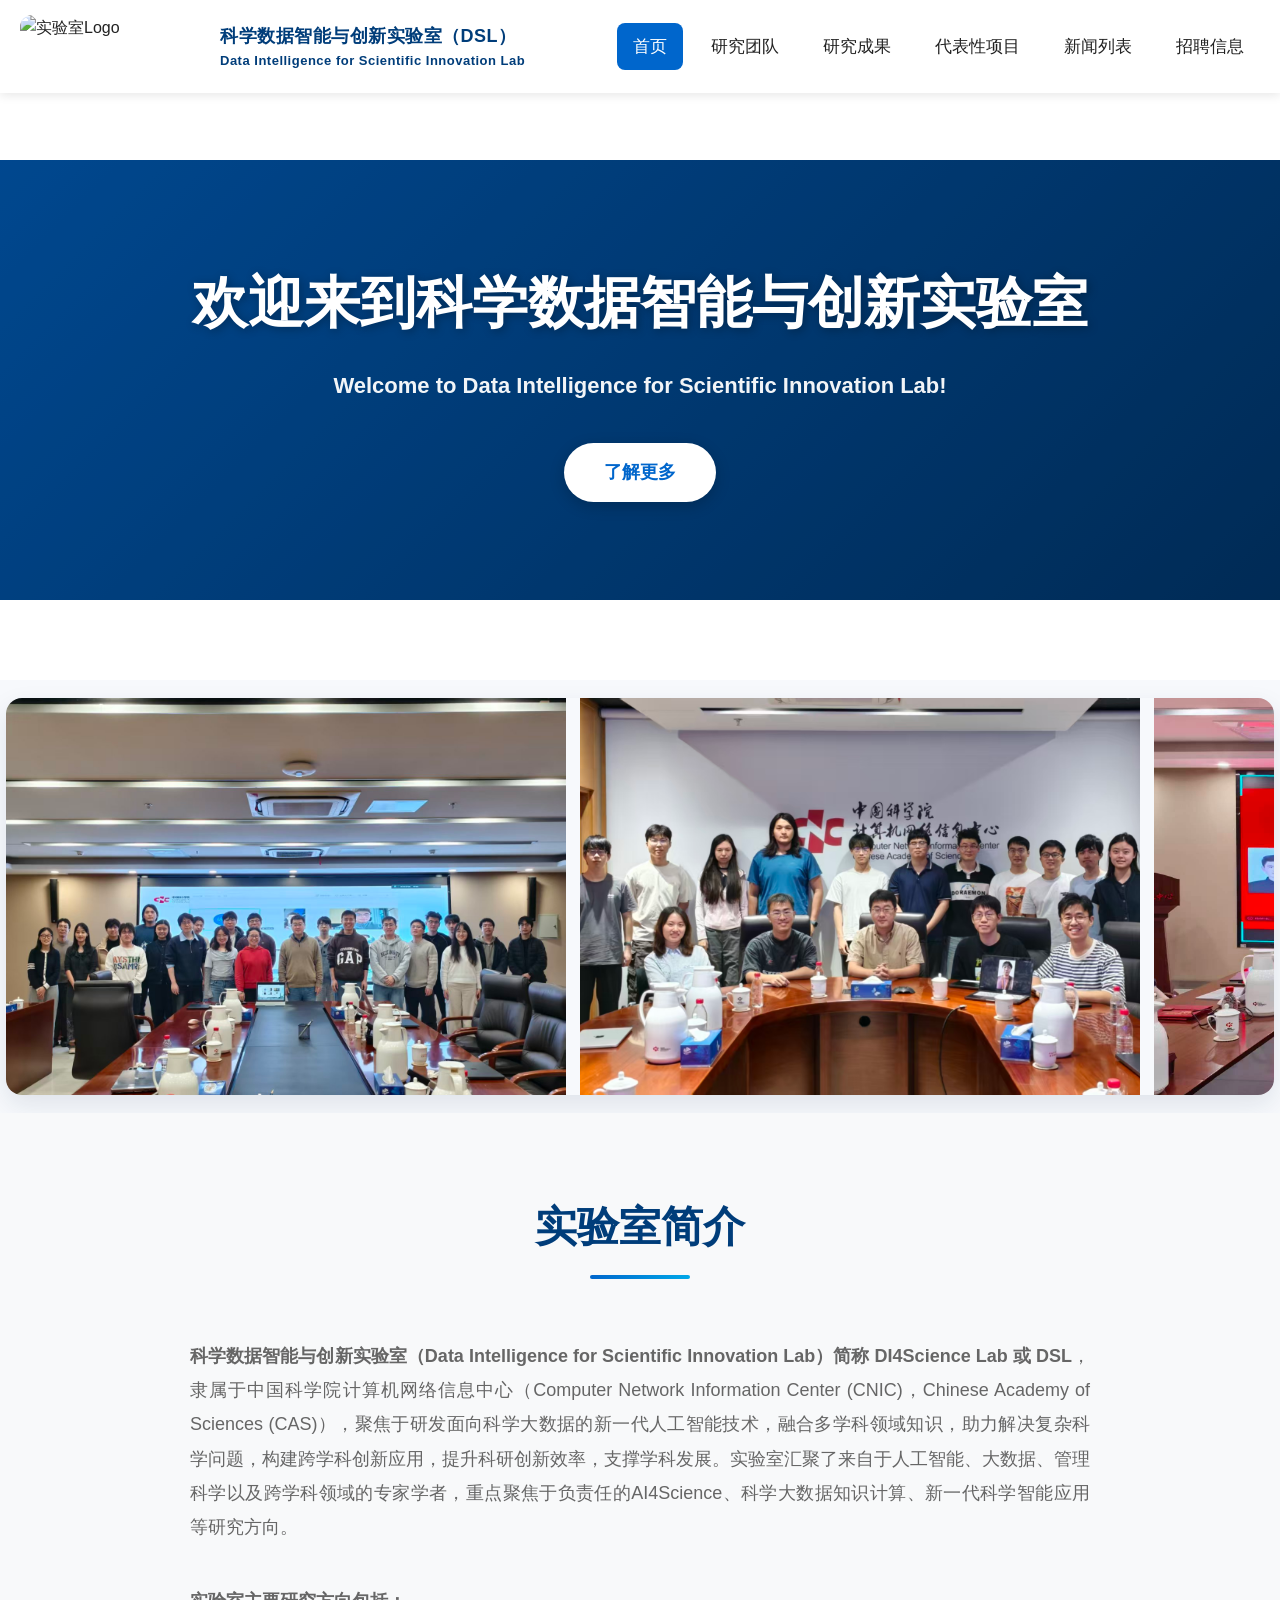
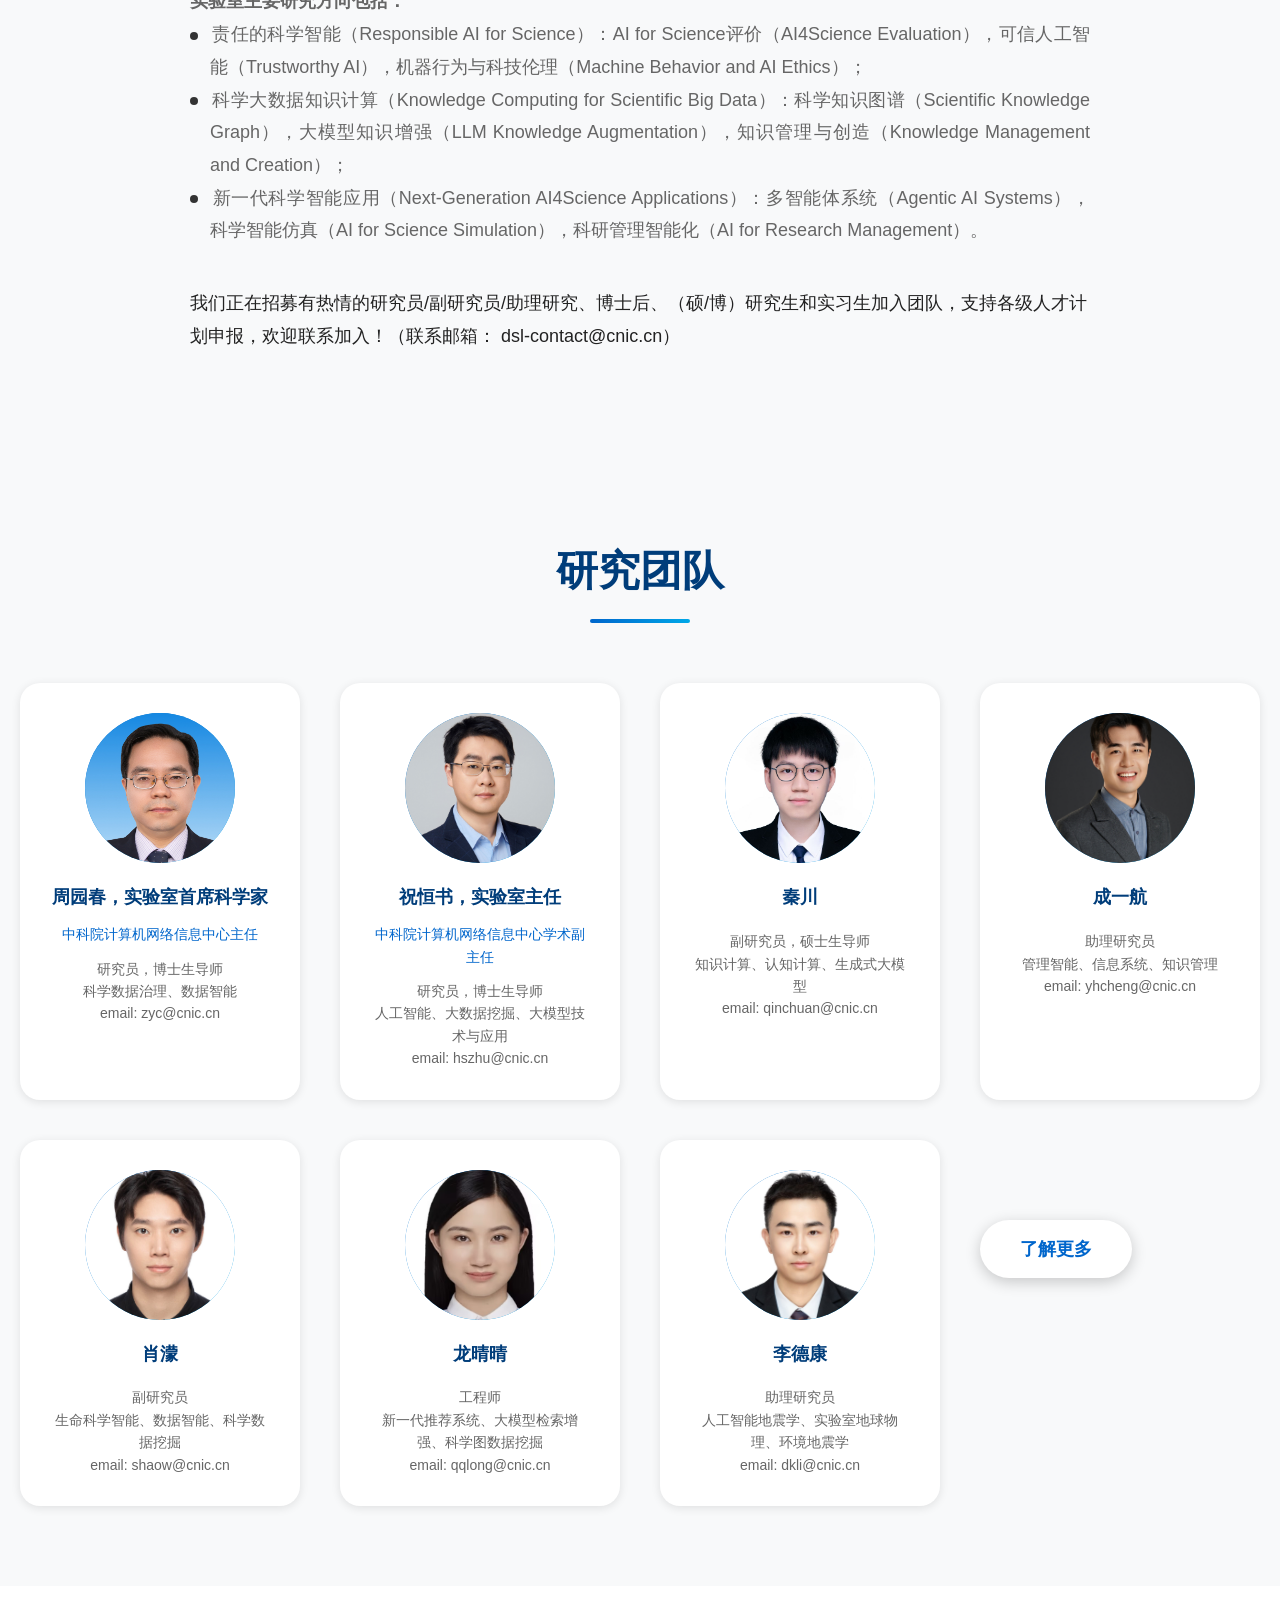
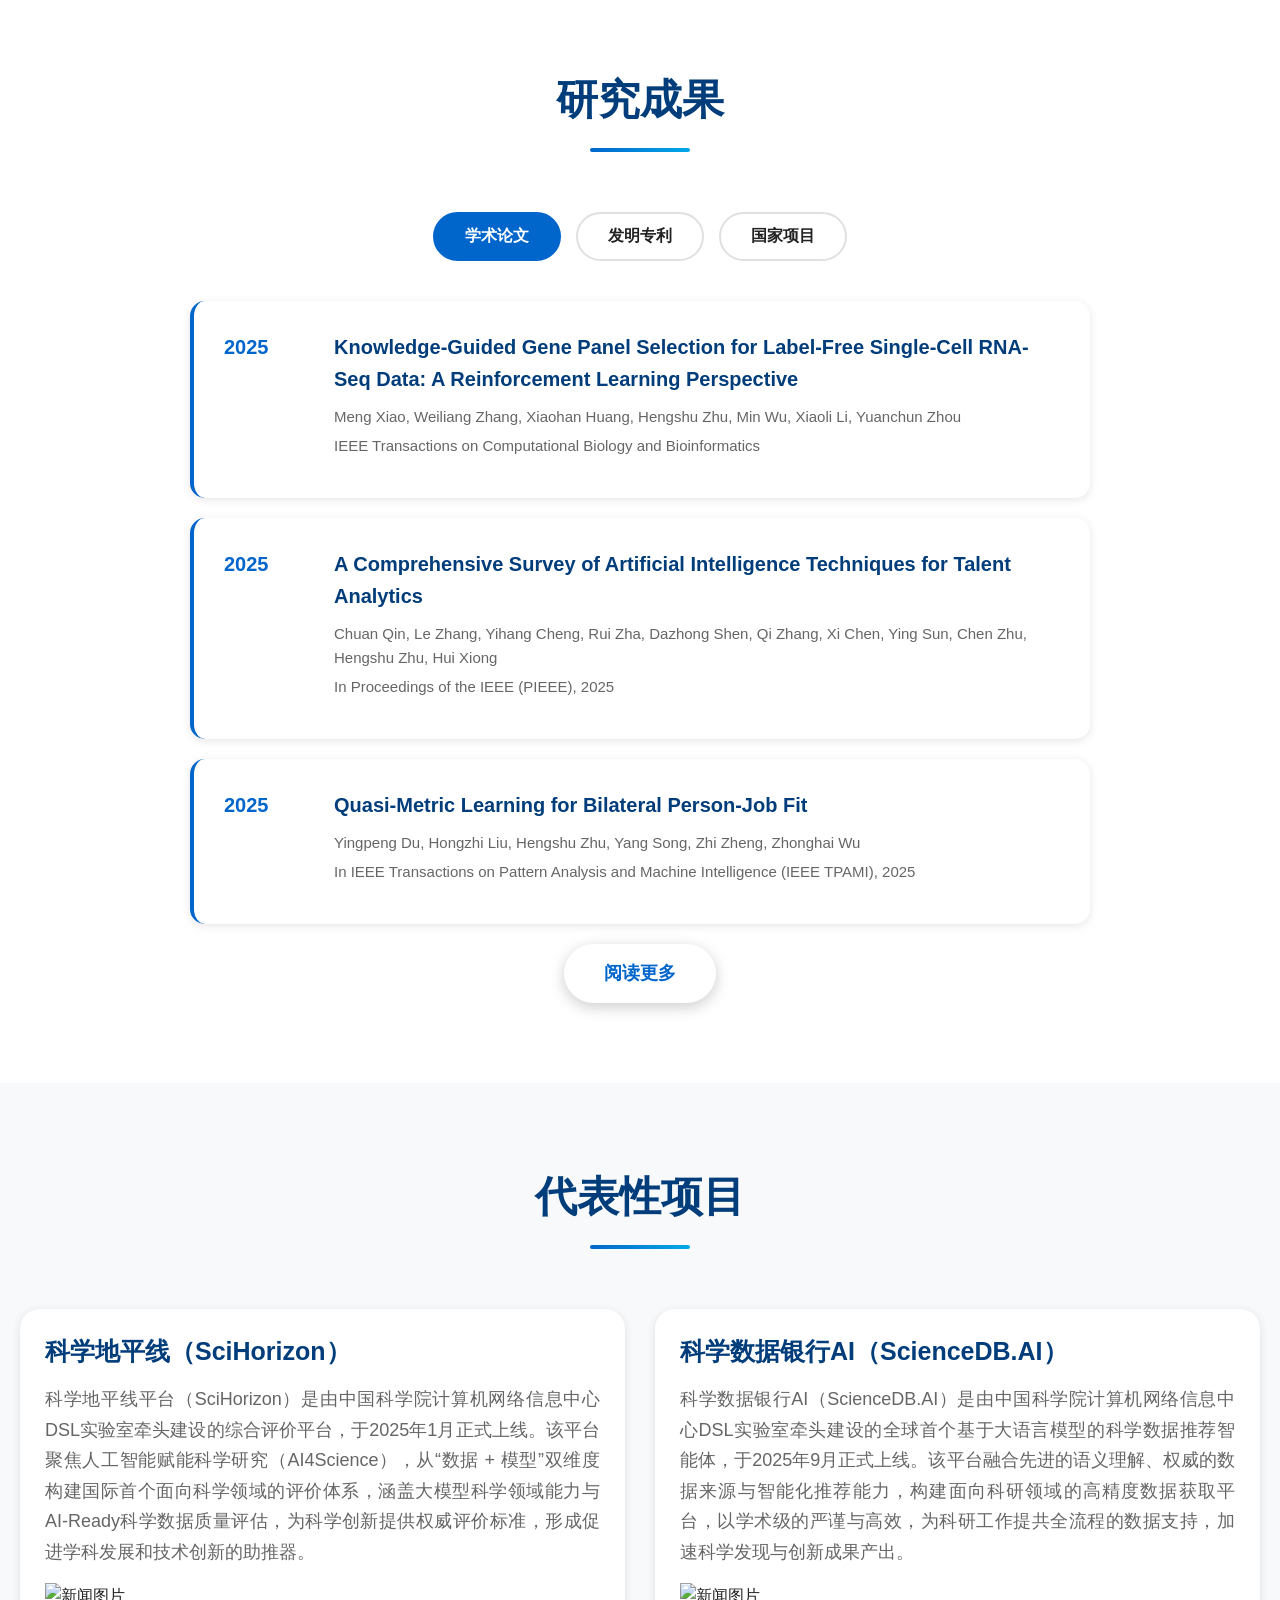
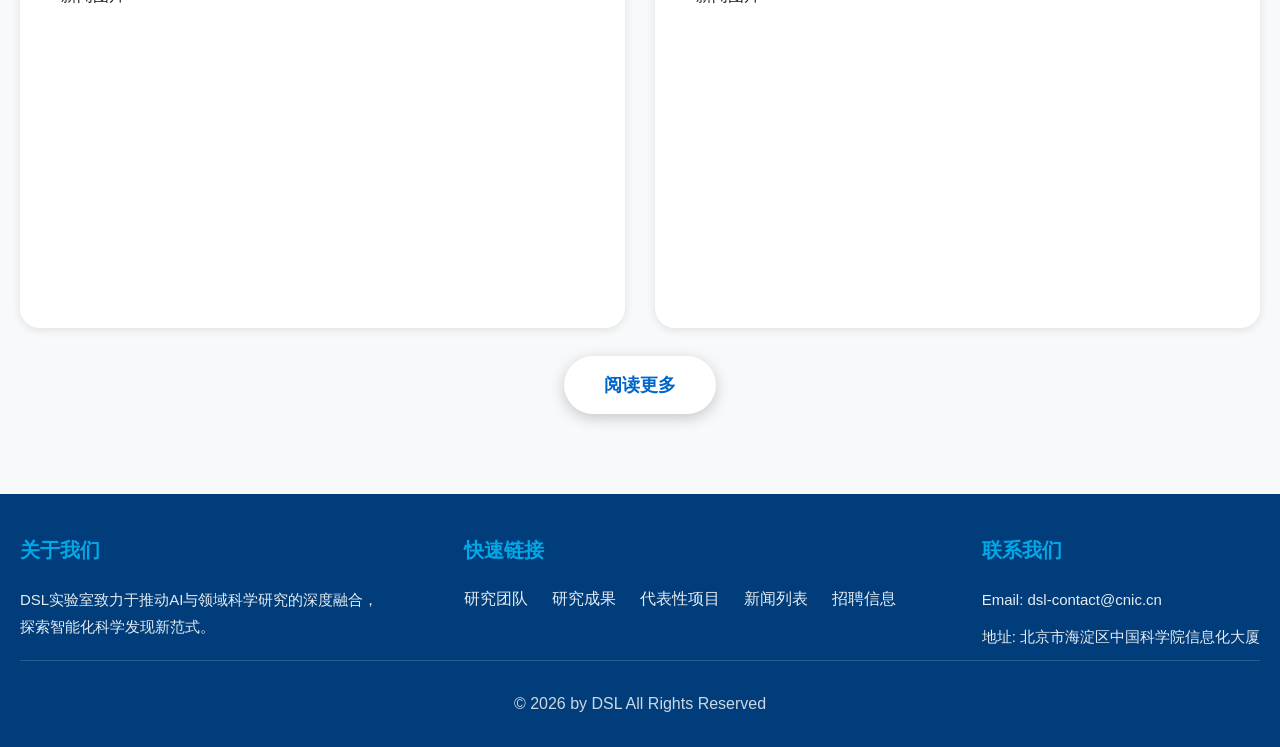
==== index.html @ 7f2d469a "Update member title for 周园春" ====
<!DOCTYPE html>
<html lang="zh-CN">
<head>
    <meta charset="UTF-8">
    <meta name="viewport" content="width=device-width, initial-scale=1.0">
    <title>科学数据智能与创新实验室 - 首页</title>
    <link rel="stylesheet" href="main/styles.css?v=20260322">
</head>
<body>
    <!-- 导航栏 -->
    <nav class="navbar">
        <div class="container">
            <div class="nav-brand">
                <!-- <img src="main/CAS.jpg" alt="实验室Logo" class="logo1"> -->
                <img src="main/CNIC.png" alt="实验室Logo" class="logo">
                <div class="lab-text">
                    <span class="lab-name">科学数据智能与创新实验室（DSL）</span>
                    <span class="lab-name-en"><strong>Data Intelligence for Scientific Innovation Lab</strong></span>
                </div>
            </div>
            <ul class="nav-menu">
                <li><a href="#home" class="active">首页</a></li>
                <!-- <li><a href="#research">研究方向</a></li> -->
                <li><a href="team.html">研究团队</a></li>
                <li><a href="achievements.html">研究成果</a></li>
                <li><a href="projects.html">代表性项目</a></li>
                <li><a href="news.html">新闻列表</a></li>
                <li><a href="jobs.html">招聘信息</a></li>
            </ul>
            <div class="nav-toggle">
                <span></span>
                <span></span>
                <span></span>
            </div>
        </div>
    </nav>

    <!-- 横幅轮播 -->
    <section class="hero-section" id="home">
        <div class="hero-slider">
            <!-- <div class="hero-slide active"> -->
                <!-- <div class="hero-overlay"></div>
                <div class="hero-content">
                    <h1 class="hero-title animate-fade-in">探索科学数据智能前沿</h1>
                    <p class="hero-subtitle animate-fade-in-delay">致力于推动人工智能与科学研究的深度融合</p>
                    <a href="#research" class="hero-btn animate-fade-in-delay-2">了解更多</a>
                </div> -->
            <!-- </div> -->
            <div class="hero-slide active">
                <div class="hero-overlay"></div>
                <div class="hero-content">
                    <h1 class="hero-title">欢迎来到科学数据智能与创新实验室</h1>

                    <!-- <h1 class="hero-subtitle">Welcome to Data Intelligence for Scientific Innovation Lab!</h1><br> -->
                    <p class="hero-subtitle"><strong>Welcome to Data Intelligence for Scientific Innovation Lab!</strong></p>
                    <a href="#team" class="hero-btn">了解更多</a>
                </div>
            </div>
            <!-- <div class="hero-slide">
                <div class="hero-overlay"></div>
                <div class="hero-content">
                    <h1 class="hero-title">开创数据驱动科研新范式</h1>
                    <p class="hero-subtitle">赋能科学研究的智能化转型</p>
                    <a href="achievements.html" class="hero-btn">研究成果</a>
                </div>
            </div> -->
        </div>
        <!-- <div class="slider-controls">
            <button class="slider-prev">‹</button>
            <button class="slider-next">›</button>
        </div>
        <div class="slider-indicators">
            <span class="indicator active"></span>
            <span class="indicator"></span>
            <span class="indicator"></span>
        </div> -->
    </section>

    <!-- 实验室简介上方图片滑动区 -->
    <section class="intro-slider-section" aria-label="实验室图片滑动展示">
        <div class="intro-slider">
            <div class="intro-slider-track">
                <img src="slide_picture/pic_1.jpg" alt="实验室展示图1" class="intro-slide-image">
                <img src="slide_picture/pic_2.jpg" alt="实验室展示图2" class="intro-slide-image intro-slide-image--pic2">
                <!-- <img src="slide_picture/pic_3.jpg" alt="实验室展示图3" class="intro-slide-image"> -->
                <img src="slide_picture/pic_4.jpg" alt="实验室展示图4" class="intro-slide-image">
                <img src="slide_picture/pic_5.jpg" alt="实验室展示图5" class="intro-slide-image">
                <img src="slide_picture/pic_6.jpg" alt="实验室展示图6" class="intro-slide-image">
                <img src="slide_picture/pic_7.jpg" alt="实验室展示图7" class="intro-slide-image">
                <img src="slide_picture/pic_8.jpg" alt="实验室展示图8" class="intro-slide-image">

                <img src="slide_picture/pic_1.jpg" alt="" aria-hidden="true" class="intro-slide-image">
                <img src="slide_picture/pic_2.jpg" alt="" aria-hidden="true" class="intro-slide-image intro-slide-image--pic2">
                <!-- <img src="slide_picture/pic_3.jpg" alt="" aria-hidden="true" class="intro-slide-image"> -->
                <img src="slide_picture/pic_4.jpg" alt="" aria-hidden="true" class="intro-slide-image">
                <img src="slide_picture/pic_5.jpg" alt="" aria-hidden="true" class="intro-slide-image">
                <img src="slide_picture/pic_6.jpg" alt="" aria-hidden="true" class="intro-slide-image">
                <img src="slide_picture/pic_7.jpg" alt="" aria-hidden="true" class="intro-slide-image">
            </div>
        </div>
    </section>

    <!-- 实验室简介 -->
    <section class="intro-section" id="intro">
        <div class="container">
            <div class="section-header">
                <h2 class="section-title">实验室简介</h2>
                <div class="title-underline"></div>
            </div>
            <div class="intro-content">
                <div class="intro-text">
                    <p class="intro-justify">
                        <strong>科学数据智能与创新实验室（Data Intelligence for Scientific Innovation Lab）简称 DI4Science Lab 或 DSL</strong>，隶属于中国科学院计算机网络信息中心（Computer Network Information Center (CNIC)，Chinese Academy of Sciences (CAS)），聚焦于研发面向科学大数据的新一代人工智能技术，融合多学科领域知识，助力解决复杂科学问题，构建跨学科创新应用，提升科研创新效率，支撑学科发展。实验室汇聚了来自于人工智能、大数据、管理科学以及跨学科领域的专家学者，重点聚焦于负责任的AI4Science、科学大数据知识计算、新一代科学智能应用等研究方向。
                    </p>
                    
                    <p class="intro-justify">
                        <strong>实验室主要研究方向包括：</strong><br>
                        <span class="hang-item">
                            <span class="dot"></span>
                            责任的科学智能（Responsible AI for Science）：AI for Science评价（AI4Science Evaluation），可信人工智能（Trustworthy AI），机器行为与科技伦理（Machine Behavior and AI Ethics）；
                        </span><br>

                        <span class="hang-item">
                            <span class="dot"></span>
                        科学大数据知识计算（Knowledge Computing for Scientific Big Data）：科学知识图谱（Scientific Knowledge Graph），大模型知识增强（LLM Knowledge Augmentation），知识管理与创造（Knowledge Management and Creation）；
                        </span><br>

                        <span class="hang-item">
                            <span class="dot"></span>
                        新一代科学智能应用（Next-Generation AI4Science Applications）：多智能体系统（Agentic AI Systems），科学智能仿真（AI for Science Simulation），科研管理智能化（AI for Research Management）。
                        </span><br>

                    <p class="intro-lead">
                        我们正在招募有热情的研究员/副研究员/助理研究、博士后、（硕/博）研究生和实习生加入团队，支持各级人才计划申报，欢迎联系加入！（联系邮箱： dsl-contact@cnic.cn）

                    </p>
                    <!-- <div class="intro-stats">
                        <div class="stat-item">
                            <h3 class="stat-number" data-target="50">0</h3>
                            <p class="stat-label">研究人员</p>
                        </div>
                        <div class="stat-item">
                            <h3 class="stat-number" data-target="120">0</h3>
                            <p class="stat-label">发表论文</p>
                        </div>
                        <div class="stat-item">
                            <h3 class="stat-number" data-target="30">0</h3>
                            <p class="stat-label">合作项目</p>
                        </div>
                        <div class="stat-item">
                            <h3 class="stat-number" data-target="15">0</h3>
                            <p class="stat-label">专利技术</p>
                        </div>
                    </div> -->
                </div>
            </div>
        </div>
    </section>

    <!-- 研究方向 -->
    <!-- <section class="research-section" id="research">
        <div class="container">
            <div class="section-header">
                <h2 class="section-title">研究方向</h2>
                <div class="title-underline"></div>
                <p class="section-subtitle">专注于人工智能赋能科学研究的前沿领域</p>
            </div>
            <div class="research-grid">
                <div class="research-card">
                    <div class="card-icon">🤖</div>
                    <h3 class="card-title">大模型智能体</h3>
                    <p class="card-description">
                        研究环境感知交互的大模型智能体自进化方法，开发具备自主学习、推理和决策能力的AI系统，
                        实现智能体在复杂科研环境中的自适应与协同工作。
                    </p>
                    <ul class="card-points">
                        <li>智能体架构设计</li>
                        <li>多模态感知与理解</li>
                        <li>自主学习与进化</li>
                        <li>人机协同机制</li>
                    </ul>
                </div>
                <div class="research-card">
                    <div class="card-icon">🔬</div>
                    <h3 class="card-title">自动化科学发现</h3>
                    <p class="card-description">
                        利用AI技术实现科学假设生成、实验设计、数据分析的全流程自动化，
                        加速科学发现过程，探索AI驱动的开放式科学研究新范式。
                    </p>
                    <ul class="card-points">
                        <li>假设生成与验证</li>
                        <li>智能实验设计</li>
                        <li>自动化数据分析</li>
                        <li>科学知识提取</li>
                    </ul>
                </div>
                <div class="research-card">
                    <div class="card-icon">🧠</div>
                    <h3 class="card-title">科学知识图谱</h3>
                    <p class="card-description">
                        构建大规模跨领域科学知识图谱，实现科学知识的结构化表示、智能检索与推理，
                        支持科研人员快速获取和综合利用海量科学知识。
                    </p>
                    <ul class="card-points">
                        <li>知识抽取与融合</li>
                        <li>跨域知识推理</li>
                        <li>知识演化追踪</li>
                        <li>智能知识问答</li>
                    </ul>
                </div>
                <div class="research-card">
                    <div class="card-icon">📊</div>
                    <h3 class="card-title">科学数据智能</h3>
                    <p class="card-description">
                        开发先进的科学数据分析、挖掘与可视化技术，从海量科研数据中发现隐藏模式，
                        为科学研究提供数据驱动的洞察与支持。
                    </p>
                    <ul class="card-points">
                        <li>大规模数据处理</li>
                        <li>智能数据挖掘</li>
                        <li>模式识别与预测</li>
                        <li>交互式可视化</li>
                    </ul>
                </div>
                <div class="research-card">
                    <div class="card-icon">💡</div>
                    <h3 class="card-title">智能科研助手</h3>
                    <p class="card-description">
                        研发面向科研全流程的智能助手系统，包括文献智能检索、自动综述生成、
                        实验方案推荐等功能，全方位提升科研效率。
                    </p>
                    <ul class="card-points">
                        <li>智能文献分析</li>
                        <li>自动论文撰写</li>
                        <li>实验方案优化</li>
                        <li>智能协作平台</li>
                    </ul>
                </div>
                <div class="research-card">
                    <div class="card-icon">🌐</div>
                    <h3 class="card-title">跨学科AI应用</h3>
                    <p class="card-description">
                        将AI技术应用于物理、化学、生物、材料等多个学科领域，
                        探索AI赋能各学科研究的创新模式和突破性应用。
                    </p>
                    <ul class="card-points">
                        <li>AI+物理研究</li>
                        <li>AI+化学合成</li>
                        <li>AI+生物医药</li>
                        <li>AI+材料设计</li>
                    </ul>
                </div>
            </div>
        </div>
    </section> -->

    <!-- 团队介绍 -->
    <section class="team-section" id="team">
        <div class="container">
            <div class="section-header">
                <h2 class="section-title">研究团队</h2>
                <div class="title-underline"></div>
                <!-- <p class="section-subtitle">汇聚国内外顶尖科研人才</p> -->
            </div>
            <div class="team-grid">
                <div class="team-member">
                    <div class="member-photo">
                        <img src="team/Mentor/yuanchunzhou.jpg" alt="研究员照片">
                    </div>
                    <h3 class="member-name">周园春，实验室首席科学家</h3>
                    <p class="member-title">中科院计算机网络信息中心主任</p>
                    <p class="member-bio">研究员，博士生导师</p>
                    <p class="member-bio">科学数据治理、数据智能</p>
                    <p class="member-bio">email: zyc@cnic.cn</p>
                </div>
                <div class="team-member">
                    <div class="member-photo">
                        <img src="team/Mentor/hengshuzhu.jpg" alt="研究员照片">
                    </div>
                    <h3 class="member-name">祝恒书，实验室主任</h3>
                    <p class="member-title">中科院计算机网络信息中心学术副主任</p>
                    <p class="member-bio">研究员，博士生导师</p>
                    <p class="member-bio">人工智能、大数据挖掘、大模型技术与应用</p>
                    <p class="member-bio">email: hszhu@cnic.cn</p>
                </div>
                <!-- <div class="team-member">
                    <div class="member-photo">
                        <img src="avatar3.jpg" alt="研究员照片">
                    </div>
                    <h3 class="member-name">王博士</h3>
                    <p class="member-title">高级研究员 / 数据智能方向</p>
                    <p class="member-bio">机器学习与数据挖掘专家</p>
                </div> -->
                <div class="team-member">
                    <div class="member-photo">
                        <img src="team/Mentor/chuanqin.jpg" alt="研究员照片">
                    </div>
                    <h3 class="member-one">秦川</h3>
                    <!-- <p class="member-title">研究员 / 科学发现方向</p> -->
                    <p class="member-bio">副研究员，硕士生导师</p>
                    <p class="member-bio">知识计算、认知计算、生成式大模型</p>
                    <p class="member-bio">email: qinchuan@cnic.cn</p>
                </div>
                <div class="team-member">
                    <div class="member-photo">
                        <img src="team/Mentor/yihangcheng.jpg" alt="研究员照片">
                    </div>
                    <h3 class="member-one">成一航</h3>
                    <!-- <p class="member-title">研究员 / 科学发现方向</p> -->
                    <p class="member-bio">助理研究员</p>
                    <p class="member-bio">管理智能、信息系统、知识管理</p>
                    <p class="member-bio">email: yhcheng@cnic.cn</p>
                </div>
                <div class="team-member">
                    <div class="member-photo">
                        <img src="team/Mentor/mengxiao.jpeg" alt="研究员照片">
                    </div>
                    <h3 class="member-one">肖濛</h3>
                    <!-- <p class="member-title">研究员 / 科学发现方向</p> -->
                    <p class="member-bio">副研究员</p>
                    <p class="member-bio">生命科学智能、数据智能、科学数据挖掘</p>
                    <p class="member-bio">email: shaow@cnic.cn</p>
                </div>
                <div class="team-member">
                    <div class="member-photo">
                        <img src="team/Mentor/qingqinglong.jpg" alt="研究员照片">
                    </div>
                    <h3 class="member-one">龙晴晴</h3>
                    <!-- <p class="member-title">研究员 / 科学发现方向</p> -->
                    <p class="member-bio">工程师</p>
                    <p class="member-bio">新一代推荐系统、大模型检索增强、科学图数据挖掘</p>
                    <p class="member-bio">email: qqlong@cnic.cn</p>
                </div>
                <div class="team-member">
                    <div class="member-photo">
                        <img src="team/Mentor/dekangli.jpg" alt="研究员照片">
                    </div>
                    <h3 class="member-one">李德康</h3>
                    <!-- <p class="member-title">研究员 / 科学发现方向</p> -->
                    <p class="member-bio">助理研究员</p>
                    <p class="member-bio">人工智能地震学、实验室地球物理、环境地震学</p>
                    <p class="member-bio">email: dkli@cnic.cn</p>
                </div>
                <!-- <div class="team-member">
                    <div class="member-photo">
                        <img src="avatar3.jpg" alt="研究员照片">
                    </div>
                    <h3 class="member-one">徐锴</h3>
                    <!-- <p class="member-title">研究员 / 科学发现方向</p> -->
                    <!-- <p class="member-bio">助理研究员</p>
                    <p class="member-bio">项目管理方向</p>
                    <p class="member-bio">email: kxu@cnic.cn</p>
                </div> --> 
                <div class="team-section">
                    <a href="team.html"
                    class="hero-btn1">
                    了解更多
                    </a>
                </div>
            </div>
        </div>
    </section>

    <!-- 研究成果 -->
    <section class="achievements-section" id="achievements">
        <div class="container">
            <div class="section-header">
                <h2 class="section-title">研究成果</h2>
                <div class="title-underline"></div>
            </div>
            <div class="achievements-tabs">
                <button class="tab-btn active" data-tab="papers">学术论文</button>
                <button class="tab-btn" data-tab="patents">发明专利</button>
                <button class="tab-btn" data-tab="projects">国家项目</button>
            </div>
            <div class="achievements-content">
                <div class="tab-content active" id="papers">
                    <div class="achievement-list">
                        <div class="achievement-item">
                            <div class="achievement-year">2025</div>
                            <div class="achievement-details">
                                <h4>Knowledge-Guided Gene Panel Selection for Label-Free Single-Cell RNA-Seq Data: A Reinforcement Learning Perspective </h4>
                                <p class="achievement-authors">Meng Xiao, Weiliang Zhang, Xiaohan Huang, Hengshu Zhu, Min Wu, Xiaoli Li, Yuanchun Zhou</p>
                                <p class="achievement-venue">IEEE Transactions on Computational Biology and Bioinformatics</p>
                                <!-- <span class="achievement-tag">AI for Science</span> -->
                            </div>
                        </div>
                        <div class="achievement-item">
                            <div class="achievement-year">2025</div>
                            <div class="achievement-details">
                                <h4>A Comprehensive Survey of Artificial Intelligence Techniques for Talent Analytics</h4>
                                <p class="achievement-authors">Chuan Qin, Le Zhang, Yihang Cheng, Rui Zha, Dazhong Shen, Qi Zhang, Xi Chen, Ying Sun, Chen Zhu, Hengshu Zhu, Hui Xiong</p>
                                <p class="achievement-venue">In Proceedings of the IEEE (PIEEE), 2025</p>
                                <!-- <span class="achievement-tag">智能体</span> -->
                            </div>
                        </div>
                        <div class="achievement-item">
                            <div class="achievement-year">2025</div>
                            <div class="achievement-details">
                                <h4>Quasi-Metric Learning for Bilateral Person-Job Fit</h4>
                                <p class="achievement-authors">Yingpeng Du, Hongzhi Liu, Hengshu Zhu, Yang Song, Zhi Zheng, Zhonghai Wu</p>
                                <p class="achievement-venue">In IEEE Transactions on Pattern Analysis and Machine Intelligence (IEEE TPAMI), 2025</p>
                                <!-- <span class="achievement-tag">综述论文</span> -->
                            </div>
                        </div>
                        <!-- <a href="#achievements" class="hero-btn">阅读更多</a>
                          -->
                        <div class="achievements-more">
                            <a href="achievements.html"
                            class="hero-btn1">
                            阅读更多
                            </a>
                        </div>
                    </div>
                </div>
                <div class="tab-content" id="patents">
                    <div class="achievement-list">
                        <!-- <div class="achievement-item">
                            <div class="achievement-year">2025</div>
                            <div class="achievement-details">
                                <h4>基于大模型的科学假设自动生成系统</h4>
                                <p class="achievement-authors">发明专利 (ZL202510001234.5)</p>
                                <span class="achievement-tag">已授权</span>
                            </div>
                        </div> -->
                        <!-- <div class="achievement-item">
                            <div class="achievement-year">2025</div>
                            <div class="achievement-details">
                                <h4>多模态科学数据智能分析平台</h4>
                                <p class="achievement-authors">发明专利 (ZL202510002345.6)</p>
                                <span class="achievement-tag">已授权</span>
                            </div>
                        </div>
                        <div class="achievement-item">
                            <div class="achievement-year">2024</div>
                            <div class="achievement-details">
                                <h4>科学知识图谱自动构建与推理方法</h4>
                                <p class="achievement-authors">发明专利 (ZL202410003456.7)</p>
                                <span class="achievement-tag">已授权</span>
                            </div>
                        </div> -->
                    </div>
                </div>
                <div class="tab-content" id="projects">
                    <div class="achievement-list">
                        <!-- <div class="achievement-item">
                            <div class="achievement-year">2025-2029</div>
                            <div class="achievement-details">
                                <h4>面向科学发现的智能体系统研究</h4>
                                <p class="achievement-authors">国家重点研发计划项目</p>
                                <p class="achievement-venue">项目经费：3000万元</p>
                                <span class="achievement-tag">在研</span>
                            </div>
                        </div>
                        <div class="achievement-item">
                            <div class="achievement-year">2024-2028</div>
                            <div class="achievement-details">
                                <h4>跨学科科学知识图谱构建与应用</h4>
                                <p class="achievement-authors">国家自然科学基金重大项目</p>
                                <p class="achievement-venue">项目经费：2000万元</p>
                                <span class="achievement-tag">在研</span>
                            </div>
                        </div> -->
                    </div>
                </div>
            </div>
        </div>
    </section>

    <!-- 新闻动态 -->
    <section class="news-section" id="news">
        <div class="container">
            <div class="section-header">
                <h2 class="section-title">代表性项目</h2>
                <div class="title-underline"></div>
            </div>
            <div class="news-grid">
                <div class="news-card">
                    <div class="news-image">
                        <!-- <img src="SciHorizon.png" alt="新闻图片"> -->
                        <!-- <div class="news-date">2025-08</div> -->
                    </div>
                    <div class="news-content">
                        <h3 class="news-title">
                            <a href="https://www.scihorizon.cn" target="_blank" rel="noopener noreferrer" style="text-decoration: none;color: var(--secondary-color);">科学地平线（SciHorizon）</a>
                        </h3>
                        <!-- <h3 class="news-title">科学地平线（SciHorizon）</h3> -->
                        <p class="news-excerpt">
                            科学地平线平台（SciHorizon）是由中国科学院计算机网络信息中心DSL实验室牵头建设的综合评价平台，于2025年1月正式上线。该平台聚焦人工智能赋能科学研究（AI4Science），从“数据 + 模型”双维度构建国际首个面向科学领域的评价体系，涵盖大模型科学领域能力与AI-Ready科学数据质量评估，为科学创新提供权威评价标准，形成促进学科发展和技术创新的助推器。
                        </p>
                        <img src="project_picture/SciHorizon1.png" alt="新闻图片" class="news-img1">
                        <!-- <a href="#" class="news-link">阅读更多 →</a> -->
                    </div>
                </div>
                <div class="news-card">
                    <div class="news-image">
                        <!-- <img src="ScienceDBAI.png" alt="新闻图片"> -->
                        <!-- <div class="news-date">2025-05</div> -->
                    </div>
                    <div class="news-content">
                        <h3 class="news-title">
                            <a href="https://www.scidb.cn" target="_blank" rel="noopener noreferrer" style="text-decoration: none;color: var(--secondary-color);">科学数据银行AI（ScienceDB.AI）</a>
                        </h3>

                        <!-- <h3 class="news-title">科学数据银行AI（ScienceDB.AI）</h3> -->
                        <p class="news-excerpt">
                            科学数据银行AI（ScienceDB.AI）是由中国科学院计算机网络信息中心DSL实验室牵头建设的全球首个基于大语言模型的科学数据推荐智能体，于2025年9月正式上线。该平台融合先进的语义理解、权威的数据来源与智能化推荐能力，构建面向科研领域的高精度数据获取平台，以学术级的严谨与高效，为科研工作提共全流程的数据支持，加速科学发现与创新成果产出。
                        </p>
                        <img src="project_picture/ScienceDBAI.png" alt="新闻图片" class="news-img2">
                        <!-- <a href="#" class="news-link">阅读更多 →</a> -->
                    </div>
                </div>
            </div>
            <div class="achievements-more" style="margin-top: 28px;">
                <a href="projects.html"
                class="hero-btn1">
                阅读更多
                </a>
            </div>
        </div>
    </section>

    <!-- 合作交流 -->
    

    <!-- 页脚 -->
    <footer class="footer">
        <div class="container">
            <div class="footer-content">
                <div class="footer-section">
                    <h4>关于我们</h4>
                    <p>DSL实验室致力于推动AI与领域科学研究的深度融合，<br>探索智能化科学发现新范式。</p>
                </div>
                <div class="footer-section"> 
                    <h4>快速链接</h4>
                    <ul>
                        <li><a href="team.html">研究团队</a></li>
                        <li><a href="achievements.html">研究成果</a></li>
                        <li><a href="projects.html">代表性项目</a></li>
                        <li><a href="news.html">新闻列表</a></li>
                        <li><a href="jobs.html">招聘信息</a></li>
                    </ul>
                </div>
                <div class="footer-section">
                    <h4>联系我们</h4>
                    <p>Email: dsl-contact@cnic.cn</p>
                    <!-- <p>📞 电话: +86-010-12345678</p> -->
                    <p>地址: 北京市海淀区中国科学院信息化大厦</p>
                </div>
                <!-- <div class="footer-section">
                    <h4>关注我们</h4>
                    <div class="social-links">
                        <a href="#" class="social-icon">微信</a>
                        <a href="#" class="social-icon">微博</a>
                        <a href="#" class="social-icon">Twitter</a>
                        <a href="#" class="social-icon">GitHub</a>
                    </div>
                </div> -->
            </div>
            <div class="footer-bottom">
                <p>&copy; 2026 by DSL All Rights Reserved</p>
            </div>
        </div>
    </footer>

    <!-- 回到顶部按钮 -->
    <button class="back-to-top" id="backToTop" aria-label="回到顶部" title="回到顶部">↑</button>

    <script src="main/script.js"></script>
</body>
</html>
---- main/styles.css ----
/* 全局样式 */
* {
    margin: 0;
    padding: 0;
    box-sizing: border-box;
}

:root {
    --primary-color: #0066cc;
    --secondary-color: #003d7a;
    --accent-color: #00a8e8;
    --text-dark: #222;
    --text-light: #666;
    --bg-light: #f8f9fa;
    --bg-white: #ffffff;
    --border-color: #e0e0e0;
    --shadow: 0 2px 10px rgba(0, 0, 0, 0.1);
    --shadow-hover: 0 4px 20px rgba(0, 0, 0, 0.15);
}

html {
    scroll-behavior: smooth;
}

body {
    font-family: -apple-system, BlinkMacSystemFont, "Segoe UI", "Roboto", "Helvetica Neue", Arial, "Noto Sans", sans-serif, "Apple Color Emoji", "Segoe UI Emoji", "Segoe UI Symbol", "Noto Color Emoji";
    line-height: 1.6;
    color: var(--text-dark);
    background-color: var(--bg-white);
}

.container {
    max-width: 1400px;
    margin: 0 auto;
    padding: 0 20px;
}

/* 导航栏 */
.navbar {
    position: fixed;
    top: 0;
    left: 0;
    right: 0;
    background: rgba(255, 255, 255, 0.98);
    backdrop-filter: blur(10px);
    box-shadow: var(--shadow);
    z-index: 1000;
    transition: all 0.3s ease;
}

.navbar .container {
    display: flex;
    justify-content: space-between;
    align-items: center;
    gap: 18px;
    padding: 15px 20px;
}

.nav-brand {
    display: flex;
    align-items: center;
    gap: 12px;
}

.lab-text {
    display: flex;
    flex-direction: column;
}

.lab-name-en {
    font-size: 14px;
    color: #003d7a;
    letter-spacing: 0.5px;
}

.logo1 {
    width: 65px;
    height: 65px;
    /* background: linear-gradient(135deg, var(--primary-color), var(--accent-color)); */
    border-radius: 12px;
}

.logo {
    width: 230px;
    height: 76px;
    /* background: linear-gradient(135deg, var(--primary-color), var(--accent-color)); */
    border-radius: 12px;
}

.lab-name {
    font-size: 20px;
    font-weight: 700;
    color: var(--secondary-color);
    letter-spacing: 0.5px;
}

.nav-menu {
    display: flex;
    list-style: none;
    flex: 1 1 auto;
    justify-content: flex-end;
    flex-wrap: wrap;
    column-gap: 12px;
    row-gap: 10px;
}

.nav-menu li a {
    display: block;
    padding: 11px 19px;
    color: var(--text-dark);
    text-decoration: none;
    font-weight: 500;
    font-size: 19px;
    border-radius: 8px;
    transition: all 0.3s ease;
}

.nav-menu li a:hover,
.nav-menu li a.active {
    background: var(--primary-color);
    color: white;
}

.nav-toggle {
    display: none;
    flex-direction: column;
    gap: 5px;
    cursor: pointer;
}

.nav-toggle span {
    width: 25px;
    height: 3px;
    background: var(--primary-color);
    border-radius: 3px;
    transition: all 0.3s ease;
}

@media (max-width: 1280px) {
    .navbar .container {
        gap: 14px;
    }

    .logo1 {
        width: 56px;
        height: 56px;
    }

    .logo {
        width: 188px;
        height: 63px;
    }

    .lab-name {
        font-size: 18px;
    }

    .lab-name-en {
        font-size: 13px;
    }

    .nav-menu li a {
        padding: 10px 16px;
        font-size: 17px;
    }
}

/* 响应式导航 */
@media (max-width: 768px) {
    .nav-menu {
        position: absolute;
        top: 80px;
        left: 0;
        right: 0;
        flex-direction: column;
        justify-content: flex-start;
        background: white;
        box-shadow: var(--shadow);
        padding: 20px;
        display: none;
    }

    .nav-menu.active {
        display: flex;
    }

    .nav-toggle {
        display: flex;
    }

    .news-page-section .news-page-item {
        grid-template-columns: 22px 1fr;
        gap: 14px;
    }

    .news-page-section .news-page-list {
        padding-left: 22px;
    }

    .news-page-section .news-page-list::before {
        left: 8px;
    }

    .news-page-section .news-page-dot {
        width: 16px;
        height: 16px;
        border-width: 3px;
    }

    .news-page-section .news-page-date-text {
        font-size: 18px;
    }

    .news-page-section .news-page-title {
        font-size: 22px;
    }

    .news-page-section .news-page-excerpt {
        font-size: 16px;
    }

    .projects-page-section .projects-list-grid .project-image-pair {
        grid-template-columns: 1fr;
        gap: 14px;
    }
}

/* 横幅轮播 */
.hero-section {
    position: relative;
    height: 600px;
    margin-top: 80px;
    overflow: hidden;
}

.hero-slider {
    position: relative;
    height: 100%;
}

.hero-slide {
    position: absolute;
    top: 0;
    left: 0;
    width: 100%;
    height: 100%;
    opacity: 0;
    transition: opacity 1s ease-in-out;
    /* background-image: url("building.png"); */
    background: linear-gradient(135deg, #667eea 0%, #764ba2 100%);
}

.hero-slide:nth-child(1) {
    background: linear-gradient(135deg, #0066cc 0%, #003d7a 100%);
}

.hero-slide:nth-child(2) {
    background: linear-gradient(135deg, #00a8e8 0%, #0066cc 100%);
}

.hero-slide:nth-child(3) {
    background: linear-gradient(135deg, #667eea 0%, #764ba2 100%);
}

.hero-slide.active {
    opacity: 1;
    z-index: 1;
    /* background-image: url("building.png");
    background-size: cover;
    background-position: center;
    background-repeat: no-repeat; */
}

.hero-overlay {
    position: absolute;
    top: 0;
    left: 0;
    width: 100%;
    height: 100%;
    background: rgba(0, 0, 0, 0.3);
}

.hero-content {
    position: relative;
    z-index: 2;
    height: 100%;
    display: flex;
    flex-direction: column;
    justify-content: center;
    align-items: center;
    text-align: center;
    color: white;
    padding: 0 20px;
}

.hero-title {
    font-size: 56px;
    font-weight: 700;
    margin-bottom: 20px;
    text-shadow: 2px 2px 10px rgba(0, 0, 0, 0.3);
}

.hero-subtitle {
    font-size: 22px;
    margin-bottom: 40px;
    opacity: 0.95;
    /* color: #ffffff;
    text-shadow:
        0 0 6px rgba(255,255,255,0.4),
        0 4px 12px rgba(0,0,0,0.6); */
}

.hero-btn {
    display: inline-block;
    padding: 15px 40px;
    background: white;
    color: var(--primary-color);
    text-decoration: none;
    border-radius: 50px;
    font-weight: 600;
    font-size: 18px;
    transition: all 0.3s ease;
    box-shadow: 0 4px 15px rgba(0, 0, 0, 0.2);
}

.hero-btn:hover {
    transform: translateY(-3px);
    box-shadow: 0 6px 25px rgba(0, 0, 0, 0.3);
}

.achievements-more {
    text-align: center;
}

.container_more {
    text-align: center;
}

.hero-btn1 {
    display: inline-block;
    padding: 15px 40px;
    background: white;
    color: var(--primary-color);
    text-decoration: none;
    border-radius: 50px;
    font-weight: 600;
    font-size: 18px;
    transition: all 0.3s ease;
    box-shadow: 0 4px 15px rgba(0, 0, 0, 0.2);
}

/* 动画效果 */
.animate-fade-in {
    animation: fadeIn 1s ease-out;
}

.animate-fade-in-delay {
    animation: fadeIn 1s ease-out 0.3s both;
}

.animate-fade-in-delay-2 {
    animation: fadeIn 1s ease-out 0.6s both;
}

@keyframes fadeIn {
    from {
        opacity: 0;
        transform: translateY(30px);
    }
    to {
        opacity: 1;
        transform: translateY(0);
    }
}

/* 轮播控制按钮 */
.slider-controls {
    position: absolute;
    top: 50%;
    left: 0;
    right: 0;
    transform: translateY(-50%);
    display: flex;
    justify-content: space-between;
    padding: 0 30px;
    z-index: 3;
}

.slider-prev,
.slider-next {
    background: rgba(255, 255, 255, 0.3);
    border: none;
    color: white;
    font-size: 40px;
    width: 50px;
    height: 50px;
    border-radius: 50%;
    cursor: pointer;
    transition: all 0.3s ease;
}

.slider-prev:hover,
.slider-next:hover {
    background: rgba(255, 255, 255, 0.5);
}

.slider-indicators {
    position: absolute;
    bottom: 30px;
    left: 50%;
    transform: translateX(-50%);
    display: flex;
    gap: 12px;
    z-index: 3;
}

.indicator {
    width: 12px;
    height: 12px;
    background: rgba(255, 255, 255, 0.5);
    border-radius: 50%;
    cursor: pointer;
    transition: all 0.3s ease;
}

.indicator.active {
    background: white;
    width: 30px;
    border-radius: 6px;
}

/* 通用section样式 */
section {
    padding: 80px 0;
}

.section-header {
    text-align: center;
    margin-bottom: 60px;
}

.section-title {
    font-size: 42px;
    font-weight: 700;
    color: var(--secondary-color);
    margin-bottom: 15px;
}

.title-underline {
    width: 100px;
    height: 4px;
    background: linear-gradient(90deg, var(--primary-color), var(--accent-color));
    margin: 0 auto 20px;
    border-radius: 2px;
}

.section-subtitle {
    font-size: 18px;
    color: var(--text-light);
}

/* 实验室简介上方图片滑动区 */
.intro-slider-section {
    padding: 18px 0 18px;
    background: #f7f9fc;
}

.intro-slider {
    overflow: hidden;
    width: 99%;
    margin: 0 auto;
    border-radius: 16px;
    box-shadow: 0 10px 26px rgba(17, 42, 76, 0.1);
}

.intro-slider-track {
    display: flex;
    gap: 14px;
    align-items: stretch;
    width: max-content;
    animation: intro-slider-scroll 30s linear infinite;
}

.intro-slider:hover .intro-slider-track {
    animation-play-state: paused;
}

.intro-slide-image {
    flex: 0 0 clamp(340px, 44vw, 560px);
    width: clamp(340px, 44vw, 560px);
    height: clamp(250px, 31vw, 400px);
    object-fit: cover;
    object-position: center;
    display: block;
}

.intro-slide-image--pic2 {
    object-position: 36% 20%;
}

@keyframes intro-slider-scroll {
    0% {
        transform: translateX(0);
    }
    100% {
        transform: translateX(-50%);
    }
}

/* 实验室简介 */
.intro-section {
    background: var(--bg-light);
}

.intro-text {
    max-width: 900px;
    margin: 0 auto;
}

.intro-text p.intro-lead {
    font-size: 18px;
    line-height: 1.8;
    color: var(--text-dark);
    margin-bottom: 25px;
    font-weight: 500;
}

/* 后续添加 */
.intro-text p.intro-justify {
    font-size: 18px;
    line-height: 1.9;
    text-align: justify;
    text-justify: inter-ideograph;
}

.intro-text p.intro-justify {
    font-size: 18px;
    line-height: 1.9;
    text-align: justify;
    text-justify: inter-ideograph;
}

.dot {
    display: inline-block;
    width: 8px;           /* 圆点直径 */
    height: 8px;
    background-color: #333;
    border-radius: 50%;
    margin-right: 9px;
    vertical-align: middle;
}

.hang-item {
    display: inline-block;
    padding-left: 20px;     /* 悬挂宽度 */
    text-indent: -20px;    /* 悬挂缩进关键 */
    line-height: 1.8;
}

/* 结束 */

.intro-text p {
    font-size: 18px;
    color: var(--text-light);
    margin-bottom: 40px;
    line-height: 1.8;
}

.intro-stats {
    display: grid;
    grid-template-columns: repeat(auto-fit, minmax(200px, 1fr));
    gap: 30px;
    margin-top: 50px;
}

.stat-item {
    text-align: center;
    padding: 30px;
    background: white;
    border-radius: 15px;
    box-shadow: var(--shadow);
    transition: all 0.3s ease;
}

.stat-item:hover {
    transform: translateY(-5px);
    box-shadow: var(--shadow-hover);
}

.stat-number {
    font-size: 48px;
    font-weight: 700;
    color: var(--primary-color);
    margin-bottom: 10px;
}

.stat-label {
    font-size: 16px;
    color: var(--text-light);
}

/* 研究方向 */
.research-grid {
    display: grid;
    grid-template-columns: repeat(auto-fit, minmax(350px, 1fr));
    gap: 30px;
}

.research-card {
    background: white;
    border-radius: 20px;
    padding: 40px;
    box-shadow: var(--shadow);
    transition: all 0.3s ease;
    border: 2px solid transparent;
}

.research-card:hover {
    transform: translateY(-10px);
    box-shadow: var(--shadow-hover);
    border-color: var(--accent-color);
}

.card-icon {
    font-size: 60px;
    margin-bottom: 20px;
}

.card-title {
    font-size: 24px;
    font-weight: 700;
    color: var(--secondary-color);
    margin-bottom: 15px;
}

.card-description {
    font-size: 16px;
    color: var(--text-light);
    line-height: 1.8;
    margin-bottom: 20px;
}

.card-points {
    list-style: none;
}

.card-points li {
    padding: 8px 0;
    padding-left: 25px;
    position: relative;
    color: var(--text-light);
    font-size: 15px;
}

.card-points li::before {
    content: "▸";
    position: absolute;
    left: 0;
    color: var(--primary-color);
    font-weight: bold;
}

/* 团队介绍 */
.team-section {
    background: var(--bg-light);
}

.team-page-section {
    margin-top: 80px;
    padding-top: 80px;
}

.cooperation-page-section {
    margin-top: 80px;
    padding-top: 80px;
}

.cooperation-page-section .cooperation-text h3 {
    font-size: 27px;
}

.cooperation-page-section .cooperation-text > p {
    font-size: 19px;
    line-height: 1.9;
}

.cooperation-page-section .section-header {
    margin-bottom: 48px;
}

.news-page-section {
    margin-top: 80px;
    padding-top: 80px;
}

.team-subsection-header {
    margin-top: 80px;
}

.team-grid {
    display: grid;
    grid-template-columns: repeat(auto-fit, minmax(250px, 1fr));
    gap: 40px;
}

.team-member {
    background: white;
    border-radius: 20px;
    padding: 30px;
    text-align: center;
    box-shadow: var(--shadow);
    transition: all 0.3s ease;
}

.team-member:hover {
    transform: translateY(-10px);
    box-shadow: var(--shadow-hover);
}

.member-photo {
    width: 150px;
    height: 150px;
    margin: 0 auto 20px;
    border-radius: 80%;
    overflow: hidden;
    background: linear-gradient(135deg, var(--primary-color), var(--accent-color));
    display: flex;
    align-items: center;
    justify-content: center;
    font-size: 60px;
    color: white;
}

.member-photo img {
    width: 100%;
    height: 100%;
    object-fit: cover;
    object-position: center 30%;
}

.member-name {
    font-size: 18px;
    font-weight: 650;
    color: var(--secondary-color);
    margin-bottom: 11px;
    white-space: normal;
    overflow-wrap: break-word;
}

.member-one {
    font-size: 18px;
    font-weight: 650;
    color: var(--secondary-color);
    margin-bottom: 18px;
}

.member-title {
    font-size: 14px;
    color: var(--primary-color);
    margin-bottom: 12px;
}

.member-bio {
    font-size: 14px;
    text-align: center;
    color: var(--text-light);
    line-height: 1.6;
}

/* 研究成果 */
.achievements-tabs {
    display: flex;
    justify-content: center;
    gap: 15px;
    margin-bottom: 40px;
    flex-wrap: wrap;
}

.tab-btn {
    padding: 12px 30px;
    background: white;
    border: 2px solid var(--border-color);
    border-radius: 50px;
    font-size: 16px;
    font-weight: 600;
    cursor: pointer;
    transition: all 0.3s ease;
    color: var(--text-dark);
}

.tab-btn:hover {
    border-color: var(--primary-color);
    color: var(--primary-color);
}

.tab-btn.active {
    background: var(--primary-color);
    border-color: var(--primary-color);
    color: white;
}

.tab-content {
    display: none;
}

.tab-content.active {
    display: block;
}

.achievement-list {
    max-width: 900px;
    margin: 0 auto;
}

.achievement-item {
    display: flex;
    gap: 30px;
    padding: 30px;
    background: white;
    border-radius: 15px;
    margin-bottom: 20px;
    box-shadow: var(--shadow);
    transition: all 0.3s ease;
    border-left: 4px solid var(--primary-color);
}

.achievement-item:hover {
    transform: translateX(10px);
    box-shadow: var(--shadow-hover);
}

.achievement-year {
    font-size: 20px;
    font-weight: 700;
    color: var(--primary-color);
    min-width: 80px;
}

.achievement-details h4 {
    font-size: 20px;
    color: var(--secondary-color);
    margin-bottom: 10px;
}

.achievement-authors {
    font-size: 15px;
    color: var(--text-light);
    margin-bottom: 5px;
}

.achievement-venue {
    font-size: 15px;
    color: var(--text-light);
    margin-bottom: 10px;
}

.achievement-tag {
    display: inline-block;
    padding: 5px 15px;
    background: var(--bg-light);
    color: var(--primary-color);
    border-radius: 20px;
    font-size: 13px;
    font-weight: 600;
}

/* 代表性项目 */
.news-section {
    background: var(--bg-light);
}

.projects-page-section {
    margin-top: 80px;
    padding-top: 80px;
}

.news-page-section .news-page-list {
    display: flex;
    flex-direction: column;
    gap: 14px;
    max-width: 1280px;
    margin: 0 auto;
    position: relative;
    padding-left: 56px;
}

.news-page-section .news-page-list::before {
    content: "";
    position: absolute;
    top: 8px;
    bottom: 26px;
    left: 15px;
    width: 2px;
    background: #cfd6df;
}

.news-page-section .news-page-item {
    display: grid;
    grid-template-columns: 28px 1fr;
    gap: 18px;
    align-items: start;
    position: relative;
}

.news-page-section .news-page-marker {
    display: flex;
    align-items: center;
    justify-content: flex-start;
    padding-top: 8px;
    position: relative;
    z-index: 2;
}

.news-page-section .news-page-dot {
    width: 16px;
    height: 16px;
    border-radius: 50%;
    border: 3px solid #2f80ed;
    background: white;
    display: block;
}

.news-page-section .news-page-body {
    padding-bottom: 16px;
}

.news-page-section .news-page-date-text {
    margin-bottom: 8px;
    color: #2f80ed;
    font-size: 18px;
    font-weight: 500;
    line-height: 1.2;
}

.news-page-section .news-page-title {
    margin-bottom: 10px;
    font-size: 24px;
    line-height: 1.32;
}

.news-page-section .news-page-title a {
    color: #1f1f1f;
    text-decoration: none;
}

.news-page-section .news-page-title a:hover {
    color: #2f80ed;
}

.news-page-section .news-page-excerpt {
    font-size: 18px;
    line-height: 1.75;
    color: #333;
    margin-bottom: 12px;
}

.news-page-section .news-page-link {
    color: #2f80ed;
    font-size: 18px;
    font-weight: 500;
    text-decoration: none;
}

.news-page-section .news-page-link:hover {
    text-decoration: underline;
}

.news-grid {
    display: grid;
    grid-template-columns: repeat(auto-fit, minmax(600px, 2fr));
    gap: 30px;
}

.projects-page-section .projects-list-grid {
    grid-template-columns: 1fr;
}

.projects-page-section .news-img1,
.projects-page-section .news-img2 {
    max-width: 560px;
    height: 350px;
    margin-left: auto;
    margin-right: auto;
}

.projects-page-section .news-img3 {
    max-width: 560px;
    height: 330px;
    margin-left: auto;
    margin-right: auto;
}

.projects-page-section .projects-list-grid .project-image-pair {
    display: grid;
    grid-template-columns: repeat(2, minmax(0, 1fr));
    gap: 40px;
    align-items: start;
}

.projects-page-section .projects-list-grid .project-image-pair img {
    width: 100%;
    max-width: none;
    margin: 0;
}

.news-card {
    background: white;
    border-radius: 20px;
    overflow: hidden;
    box-shadow: var(--shadow);
    transition: all 0.3s ease;
    display: flex;
}

.news-card:hover {
    transform: translateY(-10px);
    box-shadow: var(--shadow-hover);
}

/* .news-image {
    position: relative;
    height: 220px;
    background: linear-gradient(135deg, var(--primary-color), var(--accent-color));
    overflow: hidden;
} */
.news-img1 {
    width: 100%;
    height: 320px;          /* 可按需要改 */
    object-fit: cover;     /* 防止图片变形 */
    display: block;
    margin-top: auto;
}

.news-img2 {
    width: 100%;
    height: 320px;          /* 与 news-img1 保持一致 */
    object-fit: cover;     /* 防止图片变形 */
    display: block;
    margin-top: auto;
}

.news-img3 {
    width: 100%;
    height: 275px;          /* 可按需要改 */
    object-fit: cover;     /* 防止图片变形 */
    display: block;
    margin-top: auto;
}

.news-image img {
    width: 120%;
    height: 110%;
    object-fit: cover;
}

.news-date {
    position: absolute;
    top: 15px;
    right: 15px;
    background: rgba(255, 255, 255, 0.95);
    padding: 8px 15px;
    border-radius: 20px;
    font-size: 14px;
    font-weight: 600;
    color: var(--primary-color);
}

.news-content {
    padding: 25px;
    display: flex;
    flex-direction: column;
    width: 100%;
}

.news-title {
    font-size: 25px;
    font-weight: 700;
    color: var(--secondary-color);
    margin-bottom: 15px;
    line-height: 1.4;
}

.news-excerpt {
    font-size: 18px;
    color: var(--text-light);
    line-height: 1.7;
    margin-bottom: 15px;
    text-align: justify;
    text-justify: inter-ideograph;
}

.news-link {
    color: var(--primary-color);
    text-decoration: none;
    font-weight: 600;
    font-size: 15px;
    transition: all 0.3s ease;
}

.news-link:hover {
    color: var(--accent-color);
}

/* 合作交流 */
.cooperation-content {
    display: grid;
    grid-template-columns: 1fr;
    gap: 50px;
}

/* .cooperation-content p.intro-lead {
    font-size: 18px;
    line-height: 1.8;
    color: var(--text-dark);
    margin-bottom: 25px;
    font-weight: 500;
} */


.cooperation-text h3 {
    font-size: 25px;
    color: var(--secondary-color);
    margin-bottom: 20px;
}

.cooperation-text > p {
    font-size: 18px;
    color: var(--text-light);
    line-height: 1.8;
    margin-bottom: 18px;
}

.cooperation-types {
    display: flex;
    flex-direction: column;
    gap: 20px;
}

.coop-type {
    padding: 25px;
    background: var(--bg-light);
    border-radius: 15px;
    border-left: 4px solid var(--primary-color);
}

.coop-type h4 {
    font-size: 20px;
    color: var(--secondary-color);
    margin-bottom: 10px;
}

.coop-type p {
    font-size: 15px;
    color: var(--text-light);
    line-height: 1.6;
}

.cooperation-partners h3 {
    font-size: 28px;
    color: var(--secondary-color);
    margin-bottom: 30px;
}

.partners-grid {
    display: grid;
    grid-template-columns: repeat(2, 1fr);
    gap: 20px;
}

.partner-logo {
    display: flex;
    align-items: center;
    justify-content: center;
    height: 100px;
    background: white;
    border-radius: 15px;
    box-shadow: var(--shadow);
    font-weight: 700;
    font-size: 18px;
    color: var(--primary-color);
    transition: all 0.3s ease;
}

.partner-logo:hover {
    transform: scale(1.05);
    box-shadow: var(--shadow-hover);
}

/* 页脚 */
.footer {
    background: var(--secondary-color);
    color: white;
    padding: 40px 0 30px;
}

.footer-content {
    display: flex;
    justify-content: space-between;
    align-items: flex-start;
    gap: 60px;
    margin-bottom: 0;
}

.footer-section:first-child {
    text-align: left;
}

.footer-section:last-child {
    text-align: left;
}



/* .footer-content {
    display: grid;
    grid-template-columns: repeat(auto-fit, minmax(100px, 1fr));
    gap: 50px;
    margin-bottom: 20px;
    justify-content: space-around;
} */

.footer-section h4 {
    font-size: 20px;
    margin-bottom: 20px;
    color: var(--accent-color);
}

.footer-section p {
    font-size: 15px;
    line-height: 1.8;
    opacity: 0.9;
    margin-bottom: 10px;
}

.footer-section ul {
    list-style: none;
    display: flex;
    flex-wrap: wrap;
    gap: 10px 24px;
}

.footer-section ul li {
    margin-bottom: 0;
}

.footer-section ul li a {
    color: white;
    text-decoration: none;
    opacity: 0.9;
    transition: all 0.3s ease;
}

.footer-section ul li a:hover {
    opacity: 1;
    color: var(--accent-color);
}

.social-links {
    display: flex;
    gap: 15px;
}

.social-icon {
    display: inline-block;
    padding: 10px 20px;
    background: rgba(255, 255, 255, 0.1);
    border-radius: 8px;
    color: white;
    text-decoration: none;
    transition: all 0.3s ease;
}

.social-icon:hover {
    background: var(--accent-color);
    transform: translateY(-3px);
}

.footer-bottom {
    padding-top: 30px;
    border-top: 1px solid rgba(255, 255, 255, 0.2);
    text-align: center;
    opacity: 0.8;
}

/* 回到顶部按钮 */
.back-to-top {
    position: fixed;
    bottom: 30px;
    right: 30px;
    width: 50px;
    height: 50px;
    background: var(--primary-color);
    color: white;
    border: none;
    border-radius: 50%;
    font-size: 24px;
    cursor: pointer;
    box-shadow: var(--shadow-hover);
    opacity: 0;
    visibility: hidden;
    transition: all 0.3s ease;
    z-index: 999;
}

.back-to-top.visible {
    opacity: 1;
    visibility: visible;
}

.back-to-top:hover {
    background: var(--accent-color);
    transform: translateY(-5px);
}

/* 响应式设计 */
@media (max-width: 1024px) {
    .hero-title {
        font-size: 42px;
    }

    .hero-subtitle {
        font-size: 20px;
    }

    .cooperation-content {
        grid-template-columns: 1fr;
    }
}

@media (max-width: 768px) {
    .hero-section {
        height: 500px;
    }

    .hero-title {
        font-size: 32px;
    }

    .hero-subtitle {
        font-size: 18px;
    }

    .section-title {
        font-size: 32px;
    }

    .intro-slider {
        width: calc(100% - 24px);
        margin: 0 auto;
    }

    .intro-slide-image {
        flex-basis: clamp(280px, 84vw, 400px);
        width: clamp(280px, 84vw, 400px);
        height: clamp(200px, 56vw, 290px);
    }

    .research-grid,
    .team-grid,
    .news-grid {
        grid-template-columns: 1fr;
    }

    .achievement-item {
        flex-direction: column;
        gap: 15px;
    }

    .partners-grid {
        grid-template-columns: 1fr;
    }
}

@media (max-width: 480px) {
    .lab-name {
        font-size: 16px;
    }

    .hero-title {
        font-size: 26px;
    }

    .hero-subtitle {
        font-size: 16px;
    }

    .section-title {
        font-size: 28px;
    }

    .stat-number {
        font-size: 36px;
    }
}


/* ################################ */
/* Tabs bar */
.achievements-sections {
  padding-top: 130px;   /* 原来可能是 40px，可以加大 */
}


.subtabs{
  display:flex;
  gap:22px;
  padding: 8px 0 14px;
  border-bottom: 1px solid #e5e7eb;
  margin-bottom: 18px;
  flex-wrap: wrap;
}
.subtabs .tab{
  border:none;
  background:transparent;
  padding: 10px 4px;
  font-size: 16px;
  color:#374151;
  cursor:pointer;
  position:relative;
}
.subtabs .tab.active{
  color:#2563eb;
  font-weight:700;
}
.subtabs .tab.active::after{
  content:"";
  position:absolute;
  left:0; right:0; bottom:-14px;
  height:2px;
  background:#2563eb;
}

/* Header row */
.list-header{
  display:flex;
  justify-content:space-between;
  align-items:center;
  padding: 10px 20px;
  background:#f9fafb;
  border:1px solid #eef2f7;
  border-radius:10px;
  margin-bottom: 8px;
}
.list-header .h-left{font-weight:700; color:#111827;}
.list-header .h-right{font-weight:700; color:#111827;}

/* List items (like screenshot) */
.tab-panel{display:none;}
.tab-panel.active{display:block;}

.list-item{
  display:flex;
  justify-content:space-between;
  gap:16px;
  padding: 16px 20px;
  border-bottom: 1px solid #eef2f7;
}
.item-main{flex: 1 1 auto; min-width: 0;}
.authors{
  color:#374151;
  font-size:13px;
  line-height:1.5;
  margin-bottom:6px;
  word-break: break-word;
}
.title{
  color:#111827;
  font-weight:800;
  font-size:15px;
  line-height:1.5;
  margin-bottom:6px;
}
.meta{
  color:#6b7280;
  font-size:13px;
}

.h-right,
.item-actions{
  flex: 0 0 auto;
  display:flex;
  align-items:center;
  gap:10px;
  /* padding-right: 50px; */
  margin-right: 50px; 
  white-space:nowrap;
}
.action{
  text-decoration:none;
  font-size:14px;
  font-weight:700;
  color:#2563eb;
}
.action.download{color:#2563eb;}
/* .action.detail{color:#2563eb;} */
.action.detail{
  display: block;
  color:#040404;
  margin-top: 5px;
  transform: translateX(25px);}

.action:hover{text-decoration:underline;}


.tab-panel {
  display: none;
}

.tab-panel.active {
  display: block;
}

/* ############# */
.item-actions {
  display: flex;
  align-items: center;
  gap: 7px;
  white-space: nowrap;
}

.divider {
  color: #48494a;   /* 淡灰色 */
  font-size: 15px;
}

.action.download {
  color: #2563eb;
  font-weight: 500;
  text-decoration: none;
}

.action.download:hover {
  text-decoration: underline;
}


.list-header {
  position: relative;
}

.h-right {
  position: relative;
  padding-left: 20px;   /* 给竖线留空间 */
}

/* 竖线 */
.h-right::before {
  content: "";
  position: absolute;
  left: 0;
  top: 50%;
  transform: translateY(-50%);
  width: 1px;
  height: 16px;
  background-color: #cacbcd;  /* 淡灰色 */
}



/* ##############team */

.team-title {
  text-align: center;      /* 水平居中 */
  font-size: 36px;
  font-weight: 800;
  margin: 80px 0 50px;     /* 👈 上下间距 */
  color: #111;
}

.team-section {
  padding: 80px 0 80px;   /* 👈 上下留白更大 */
}

.team-photo {
    width: 100%;
    max-width: 200px;
    aspect-ratio: 3/4;
    object-fit: cover;
    display: block;
    margin: 0 auto 10px;
}

.team-card {
    text-align: center;   /* 👈 关键：让文字居中 */
}

.team-name {
    font-size: 22px;     /* 👈 调大字体 */
    font-weight: 900;    /* 更粗 */
    color: #222;         /* 深一点更醒目 */
    margin-bottom: 10px;
}

.authors,
.title {
  word-wrap: break-word;
  word-break: break-word;
  white-space: normal;
}

.item-main {
  max-width: 800px;
}

.title {
  font-weight: bold;
  margin-top: 5px;
}
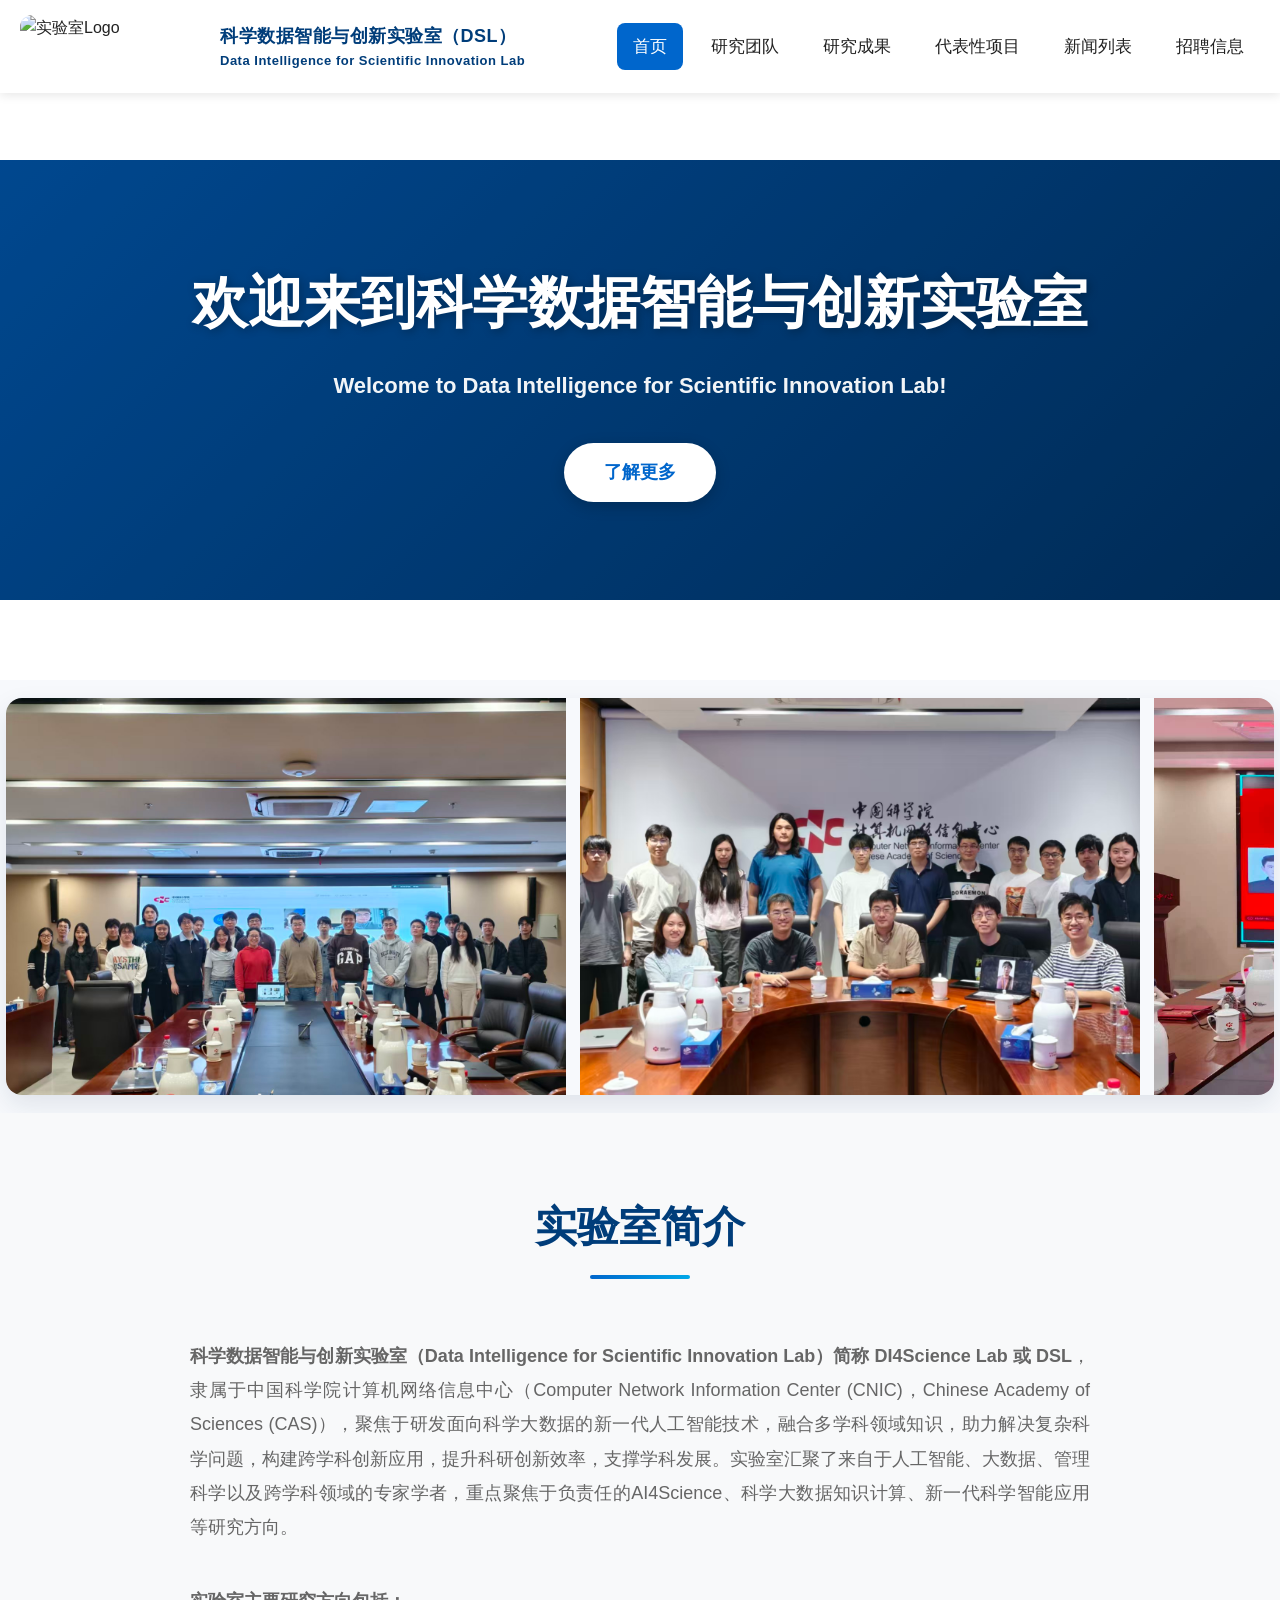
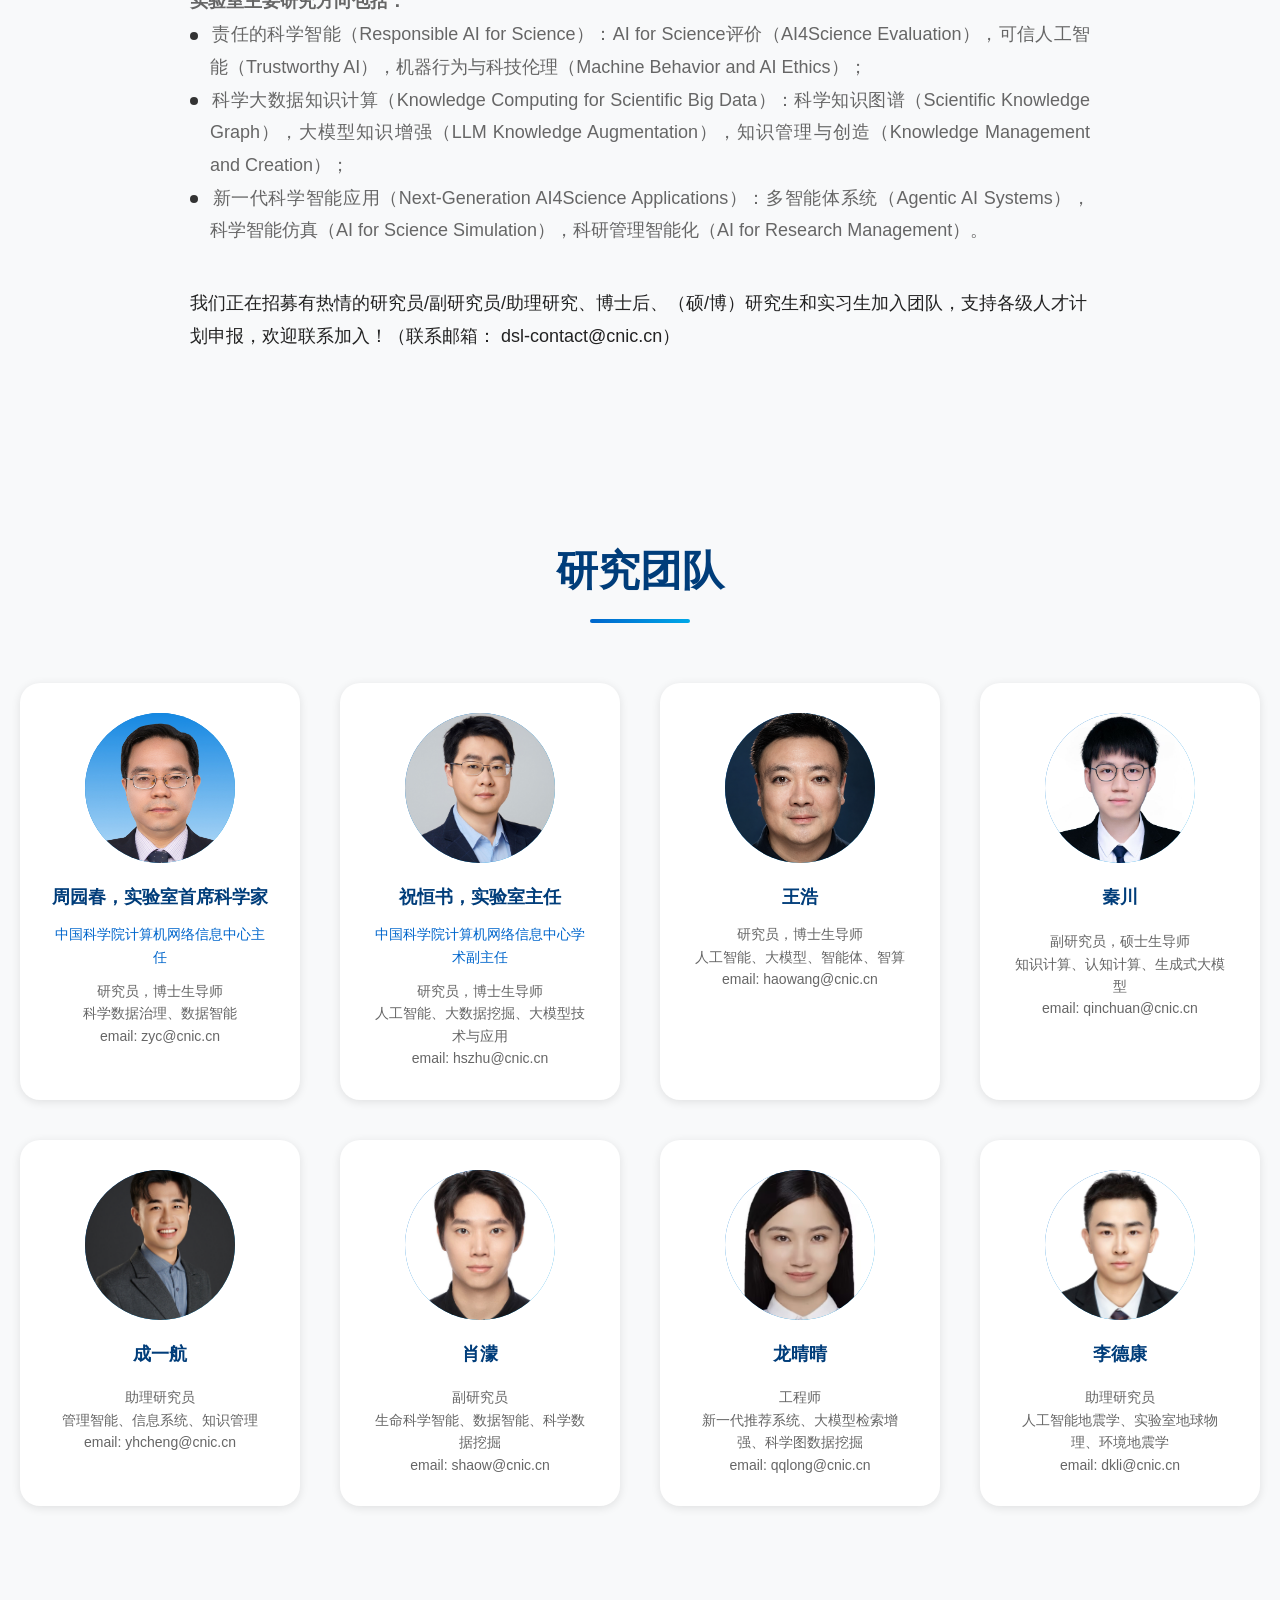
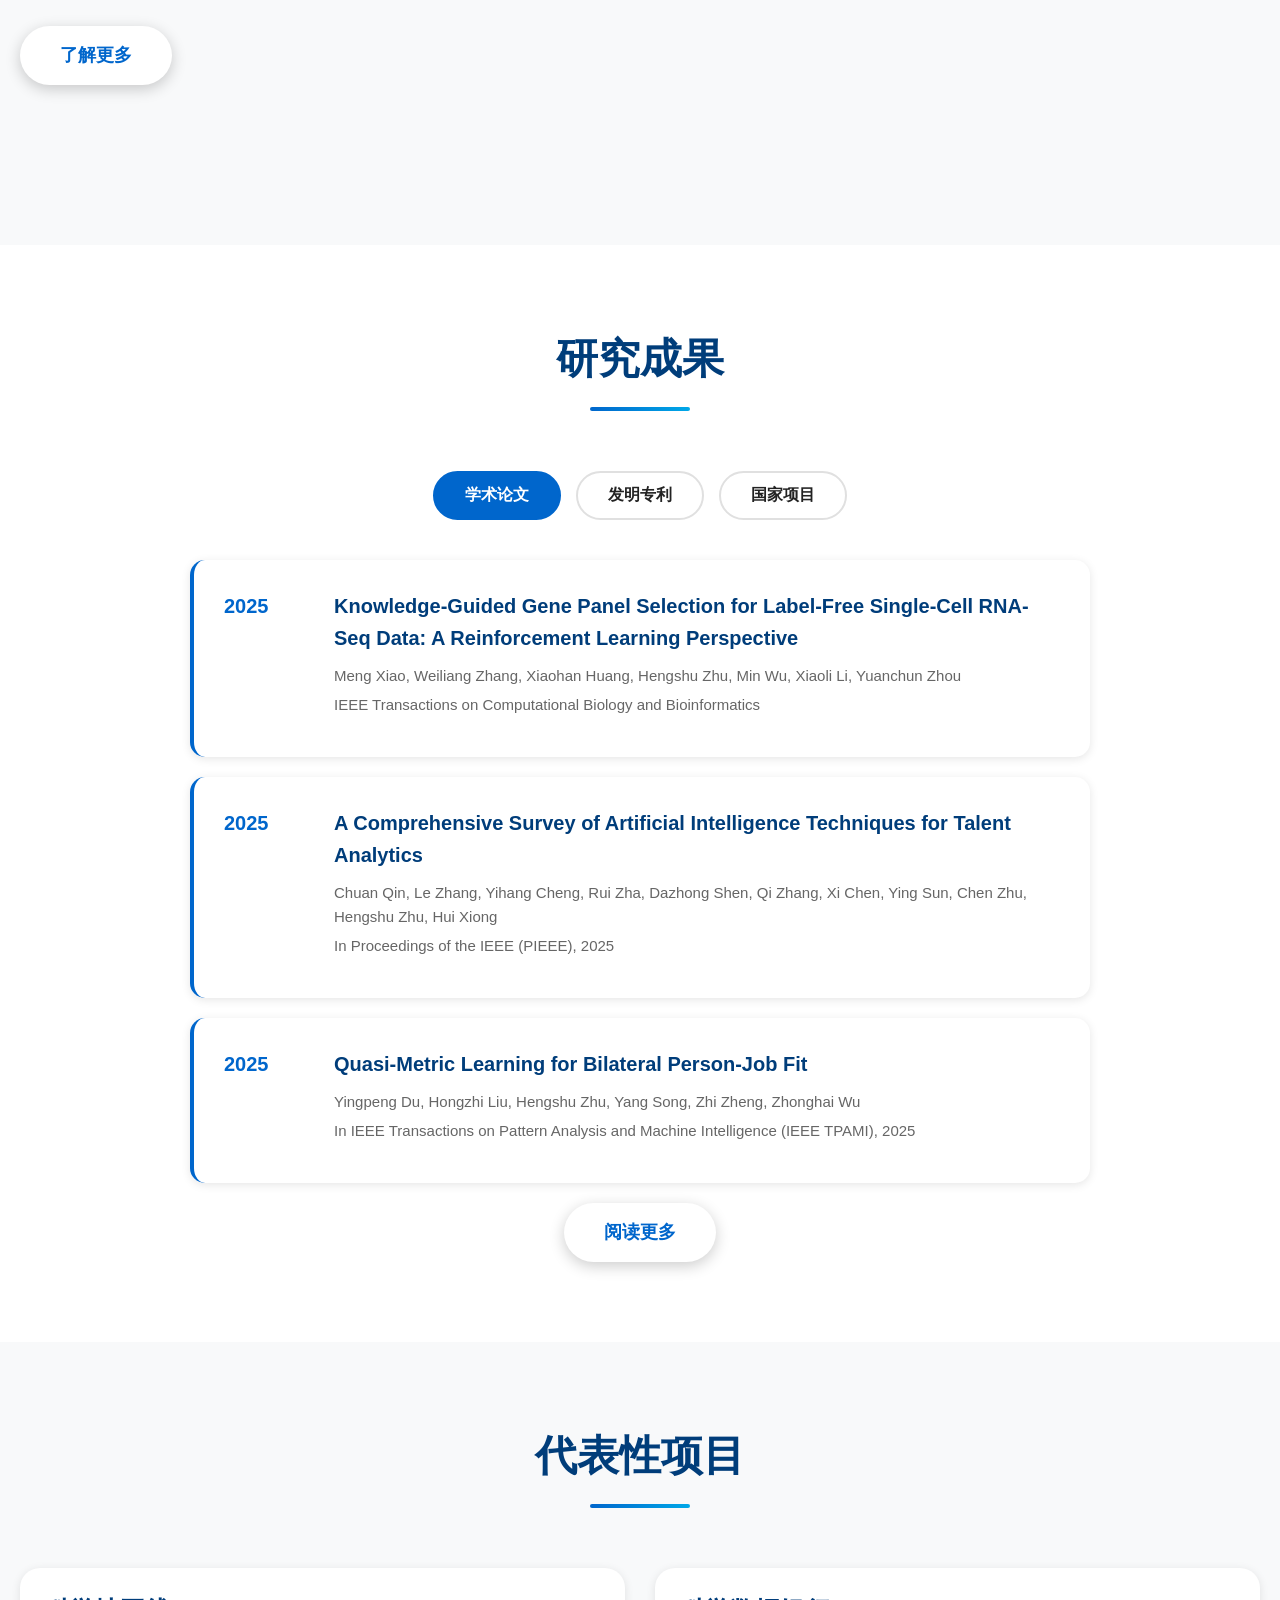
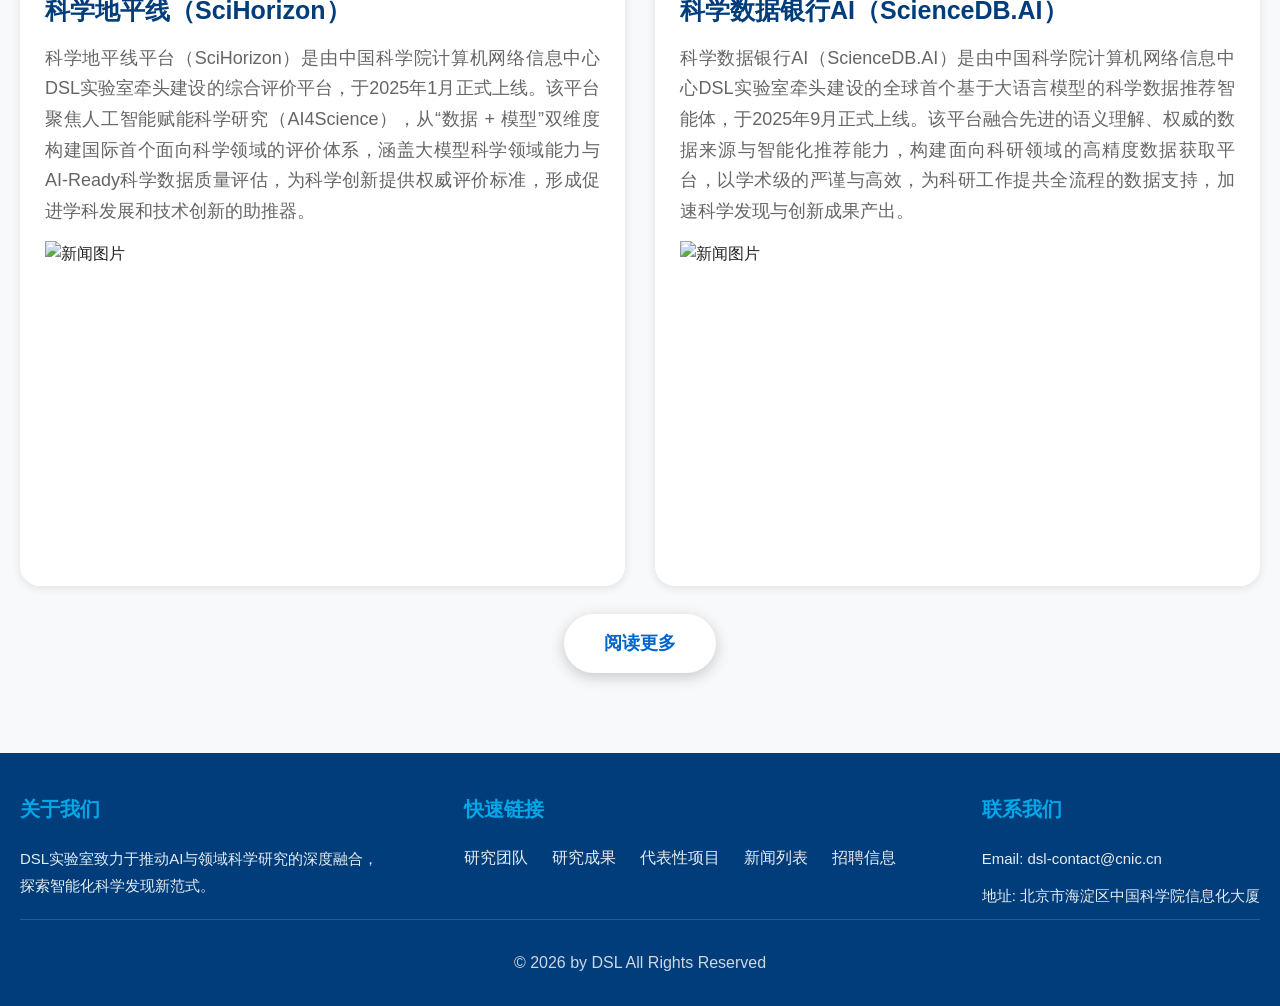
==== commit 78bf7a3e: "更新首页和研究团队页面：添加王浩老师照片与介绍。修改名称：中科院为中国科学院大学" ====
--- a/index.html
+++ b/index.html
@@ -268,7 +268,7 @@
                         <img src="team/Mentor/yuanchunzhou.jpg" alt="研究员照片">
                     </div>
                     <h3 class="member-name">周园春，实验室首席科学家</h3>
-                    <p class="member-title">中科院计算机网络信息中心主任</p>
+                    <p class="member-title">中国科学院计算机网络信息中心主任</p>
                     <p class="member-bio">研究员，博士生导师</p>
                     <p class="member-bio">科学数据治理、数据智能</p>
                     <p class="member-bio">email: zyc@cnic.cn</p>
@@ -278,19 +278,20 @@
                         <img src="team/Mentor/hengshuzhu.jpg" alt="研究员照片">
                     </div>
                     <h3 class="member-name">祝恒书，实验室主任</h3>
-                    <p class="member-title">中科院计算机网络信息中心学术副主任</p>
+                    <p class="member-title">中国科学院计算机网络信息中心学术副主任</p>
                     <p class="member-bio">研究员，博士生导师</p>
                     <p class="member-bio">人工智能、大数据挖掘、大模型技术与应用</p>
                     <p class="member-bio">email: hszhu@cnic.cn</p>
                 </div>
-                <!-- <div class="team-member">
-                    <div class="member-photo">
-                        <img src="avatar3.jpg" alt="研究员照片">
-                    </div>
-                    <h3 class="member-name">王博士</h3>
-                    <p class="member-title">高级研究员 / 数据智能方向</p>
-                    <p class="member-bio">机器学习与数据挖掘专家</p>
-                </div> -->
+                <div class="team-member">
+                    <div class="member-photo">
+                        <img src="team/Mentor/haowang.jpg" alt="研究员照片">
+                    </div>
+                    <h3 class="member-name">王浩</h3>
+                    <p class="member-bio">研究员，博士生导师</p>
+                    <p class="member-bio">人工智能、大模型、智能体、智算</p>
+                    <p class="member-bio">email: haowang@cnic.cn</p>
+                </div>
                 <div class="team-member">
                     <div class="member-photo">
                         <img src="team/Mentor/chuanqin.jpg" alt="研究员照片">
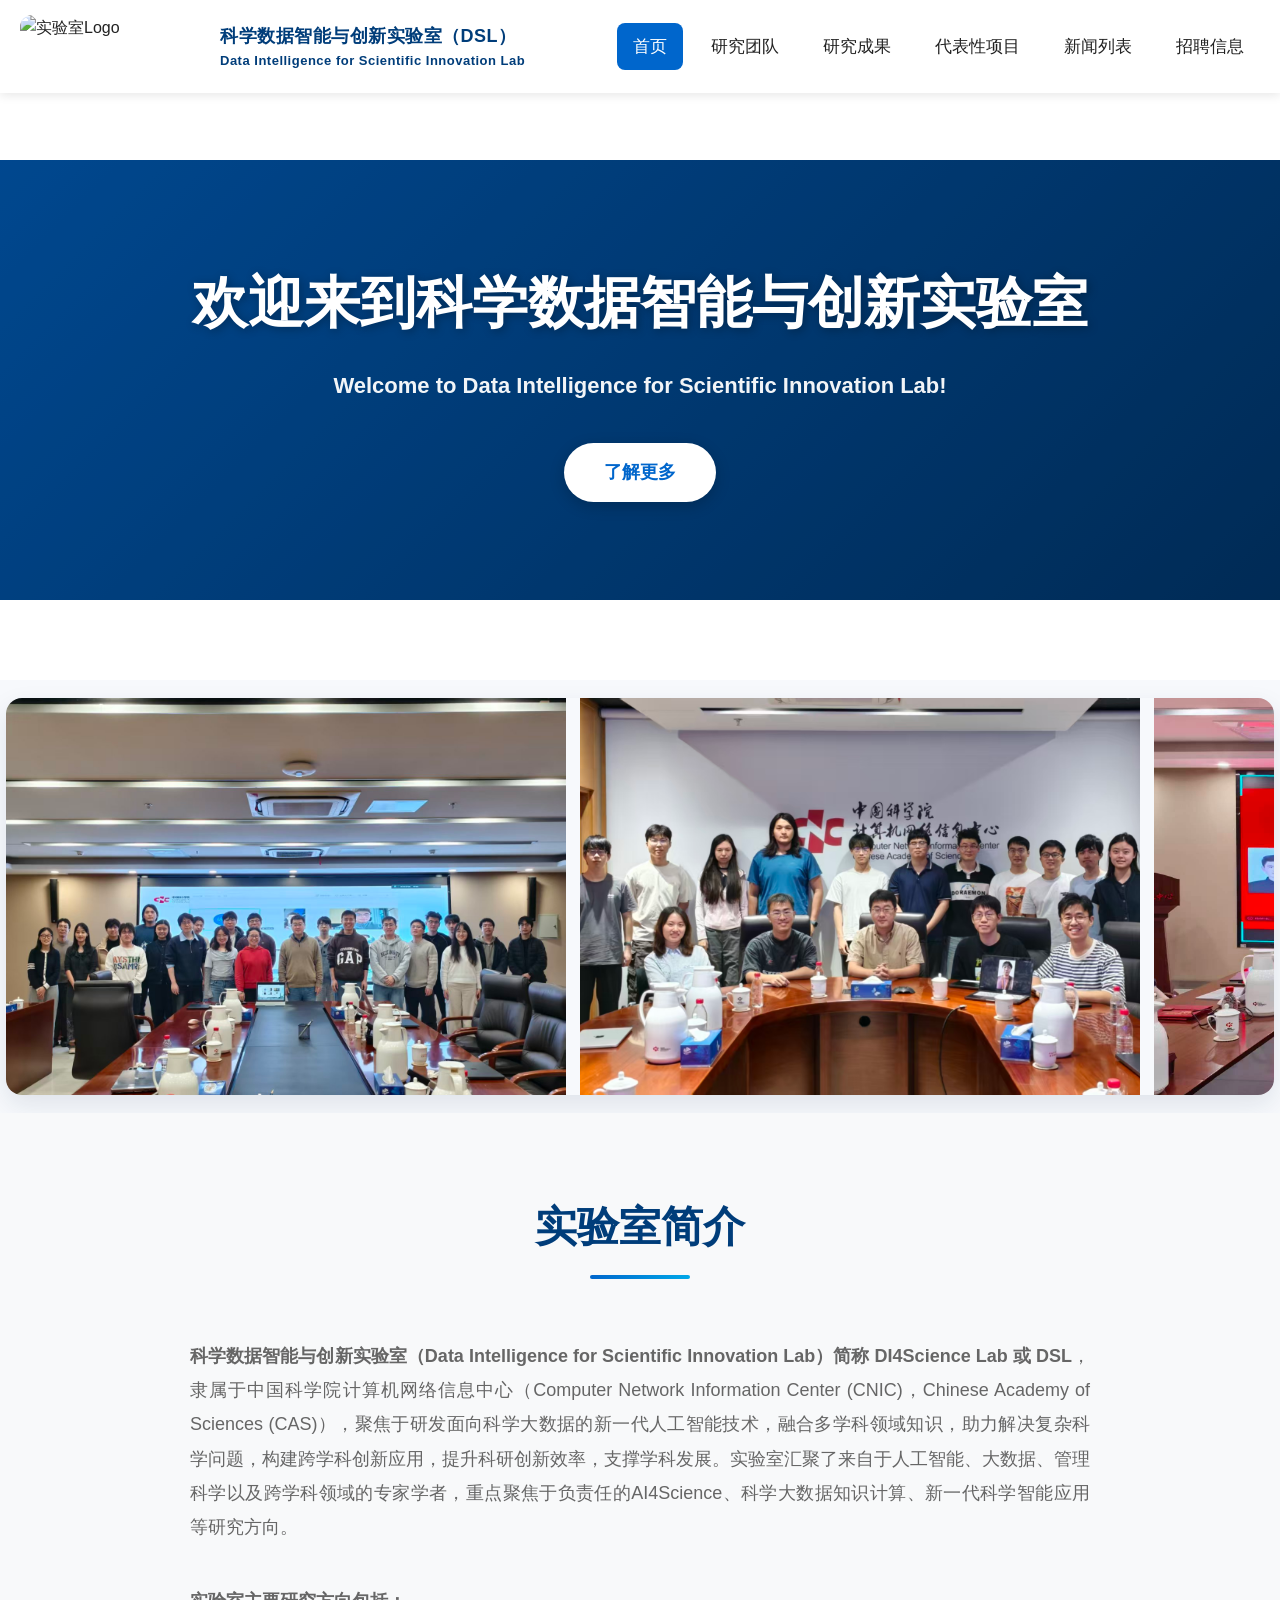
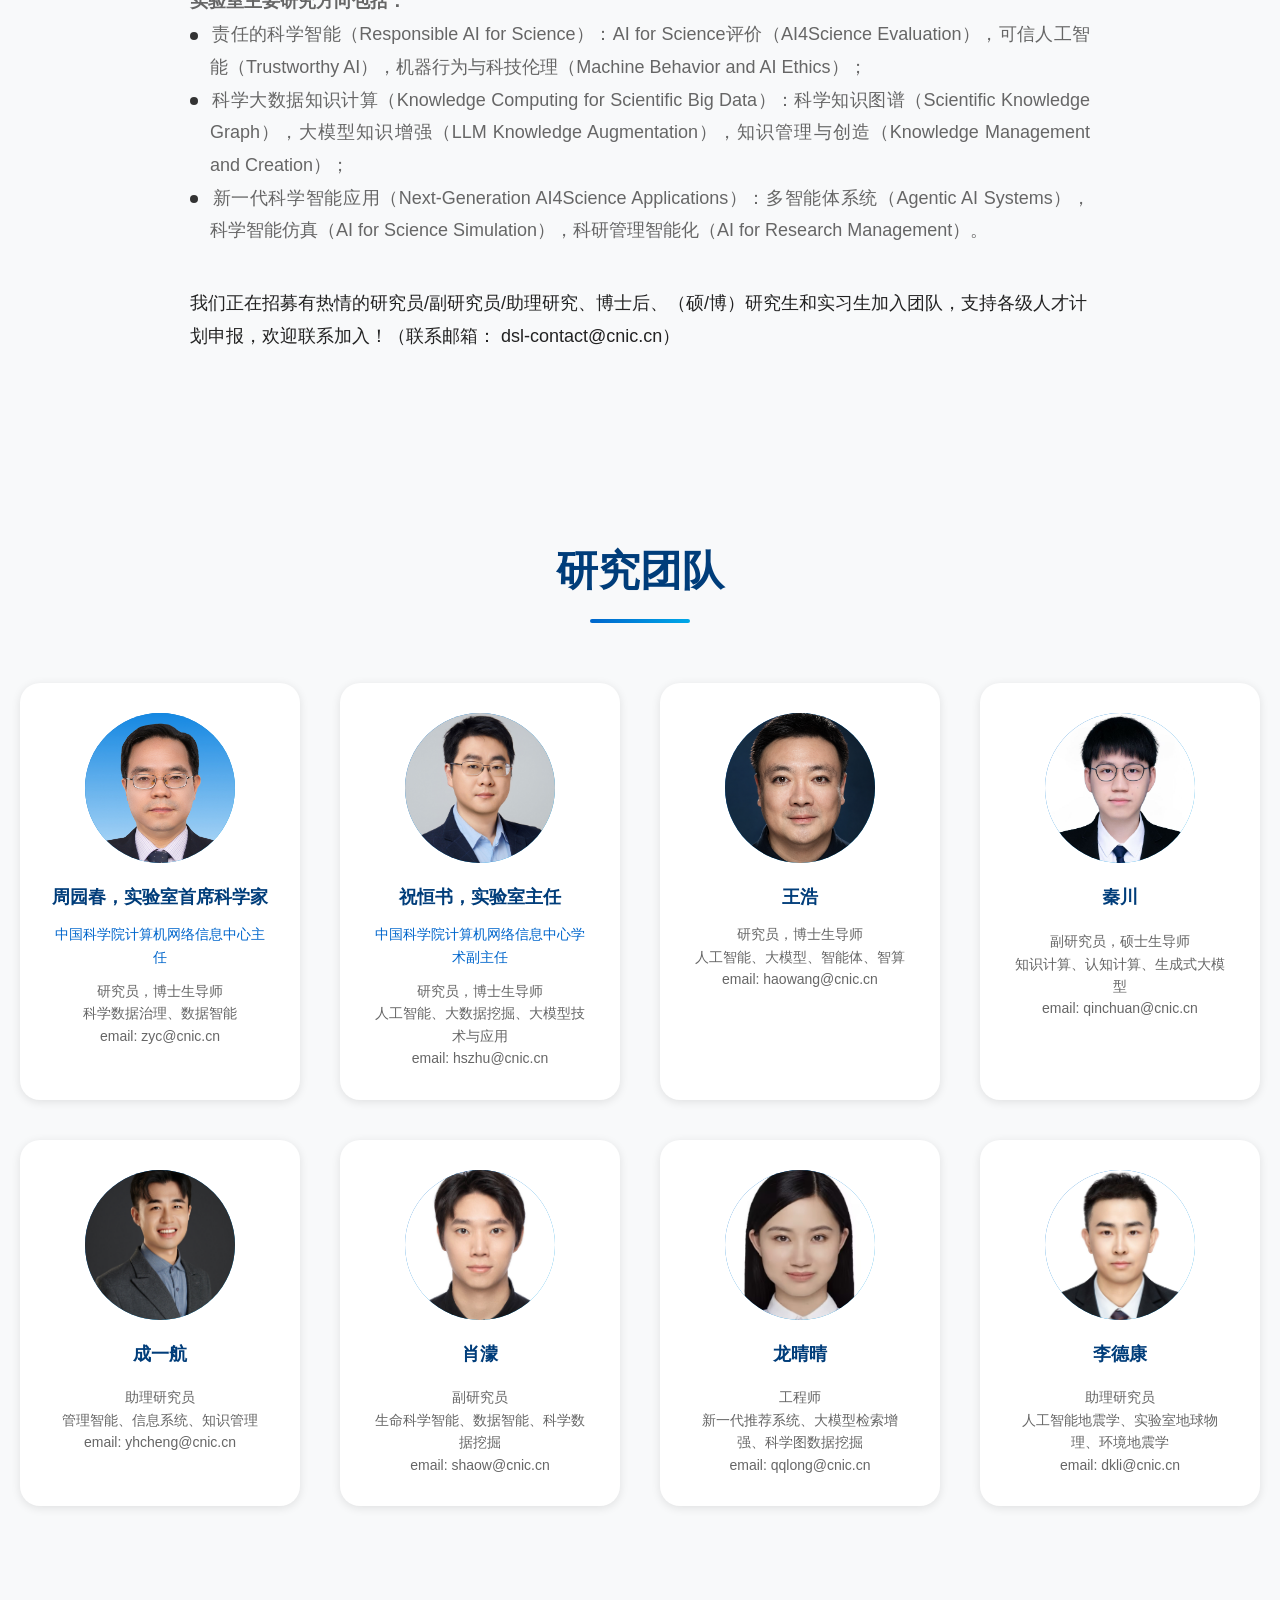
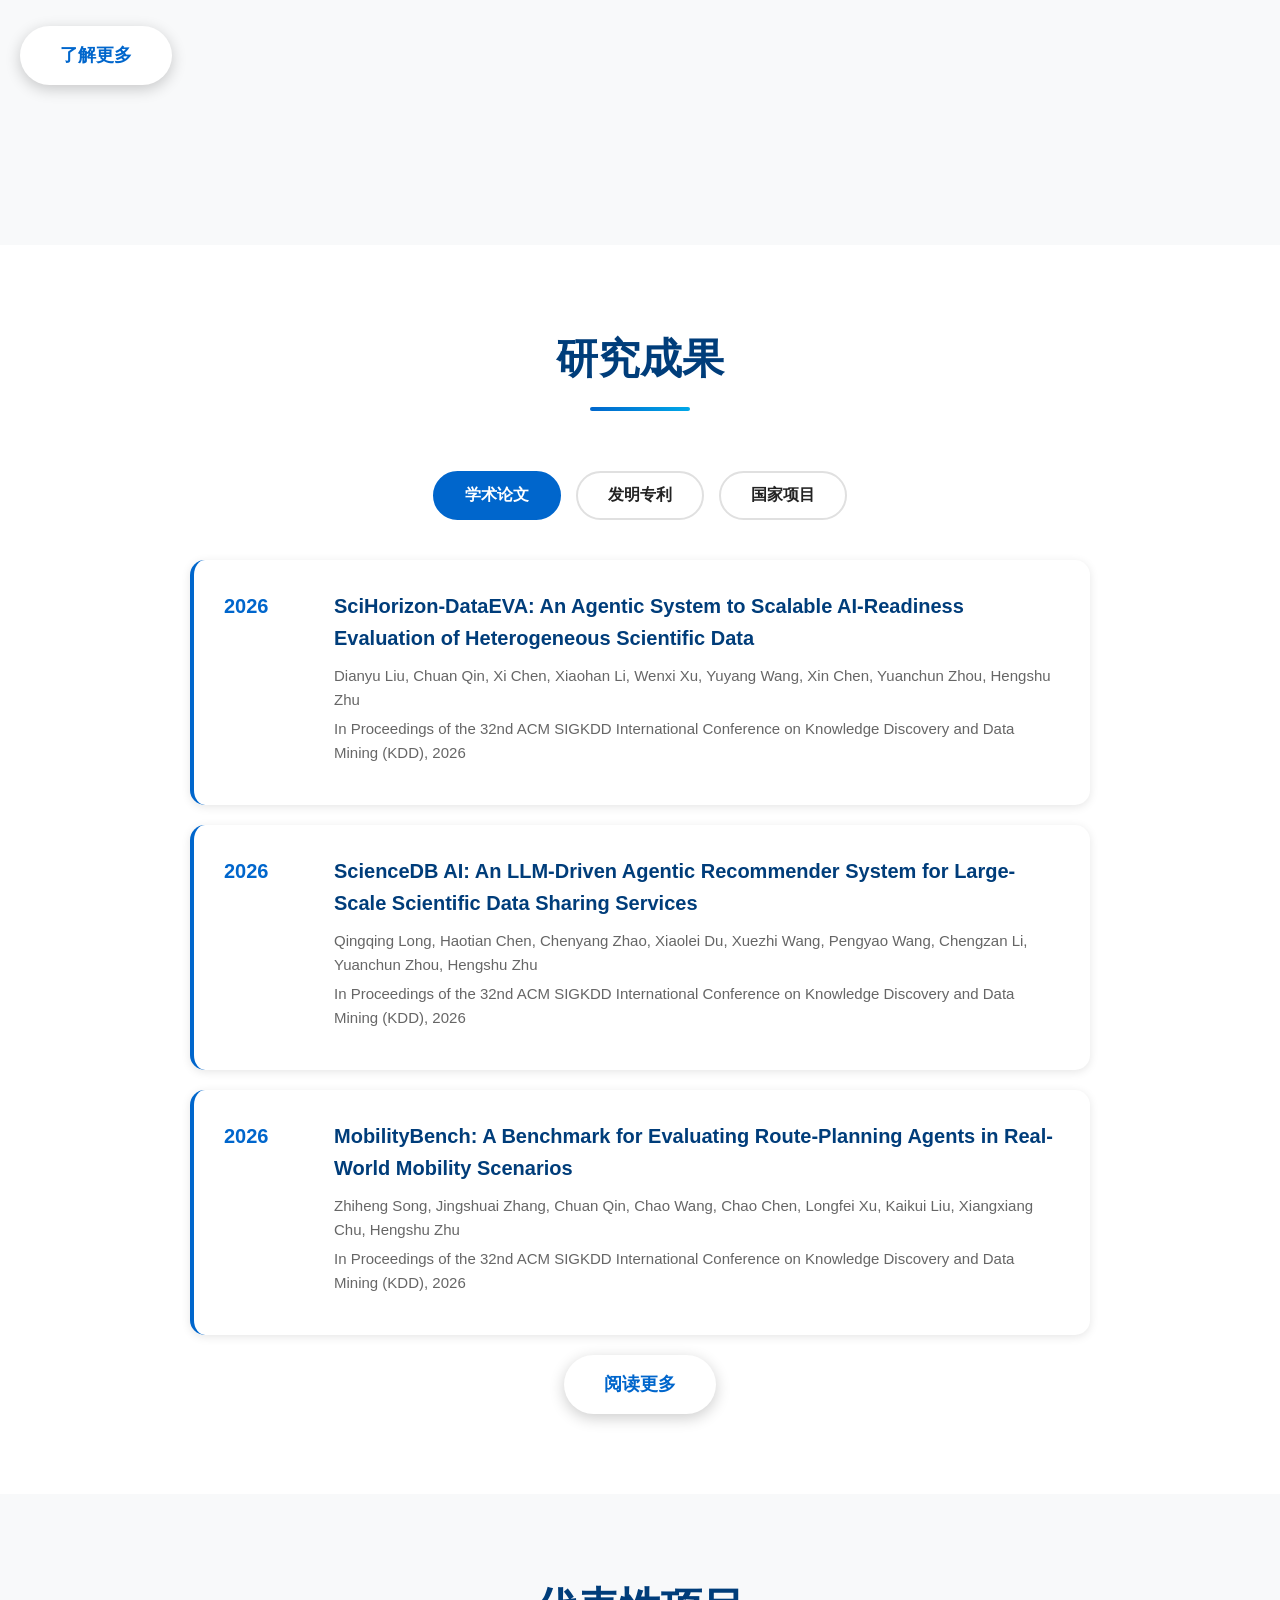
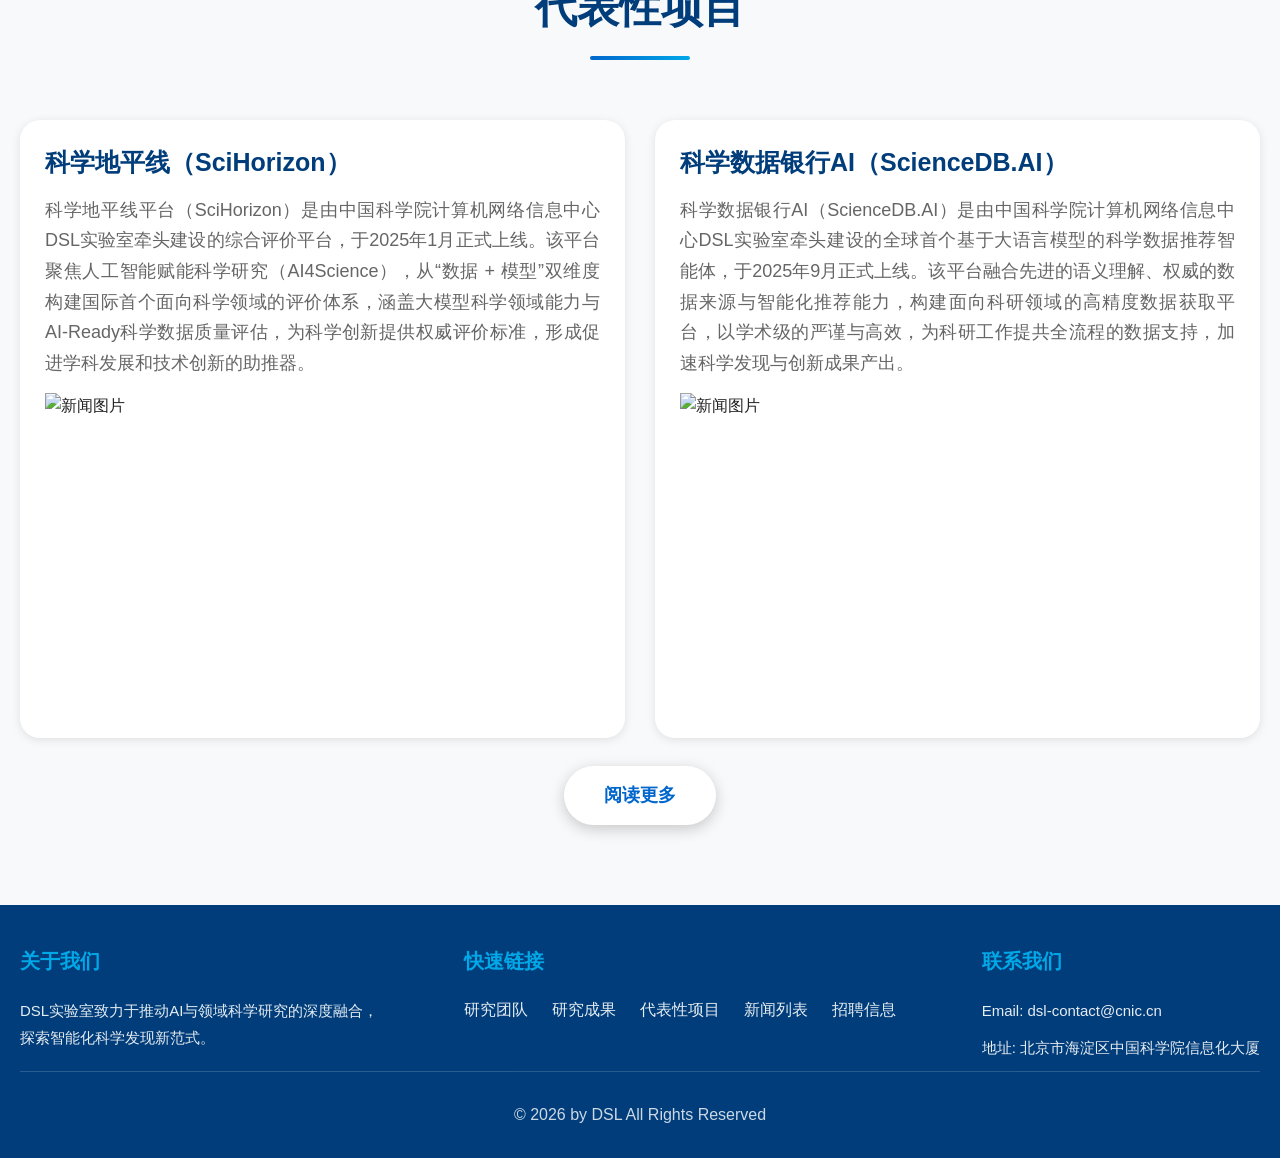
==== commit bf3b7066: "Update homepage research highlights to 2026 papers" ====
--- a/index.html
+++ b/index.html
@@ -378,29 +378,29 @@
                 <div class="tab-content active" id="papers">
                     <div class="achievement-list">
                         <div class="achievement-item">
-                            <div class="achievement-year">2025</div>
-                            <div class="achievement-details">
-                                <h4>Knowledge-Guided Gene Panel Selection for Label-Free Single-Cell RNA-Seq Data: A Reinforcement Learning Perspective </h4>
-                                <p class="achievement-authors">Meng Xiao, Weiliang Zhang, Xiaohan Huang, Hengshu Zhu, Min Wu, Xiaoli Li, Yuanchun Zhou</p>
-                                <p class="achievement-venue">IEEE Transactions on Computational Biology and Bioinformatics</p>
+                            <div class="achievement-year">2026</div>
+                            <div class="achievement-details">
+                                <h4>SciHorizon-DataEVA: An Agentic System to Scalable AI-Readiness Evaluation of Heterogeneous Scientific Data</h4>
+                                <p class="achievement-authors">Dianyu Liu, Chuan Qin, Xi Chen, Xiaohan Li, Wenxi Xu, Yuyang Wang, Xin Chen, Yuanchun Zhou, Hengshu Zhu</p>
+                                <p class="achievement-venue">In Proceedings of the 32nd ACM SIGKDD International Conference on Knowledge Discovery and Data Mining (KDD), 2026</p>
                                 <!-- <span class="achievement-tag">AI for Science</span> -->
                             </div>
                         </div>
                         <div class="achievement-item">
-                            <div class="achievement-year">2025</div>
-                            <div class="achievement-details">
-                                <h4>A Comprehensive Survey of Artificial Intelligence Techniques for Talent Analytics</h4>
-                                <p class="achievement-authors">Chuan Qin, Le Zhang, Yihang Cheng, Rui Zha, Dazhong Shen, Qi Zhang, Xi Chen, Ying Sun, Chen Zhu, Hengshu Zhu, Hui Xiong</p>
-                                <p class="achievement-venue">In Proceedings of the IEEE (PIEEE), 2025</p>
+                            <div class="achievement-year">2026</div>
+                            <div class="achievement-details">
+                                <h4>ScienceDB AI: An LLM-Driven Agentic Recommender System for Large-Scale Scientific Data Sharing Services</h4>
+                                <p class="achievement-authors">Qingqing Long, Haotian Chen, Chenyang Zhao, Xiaolei Du, Xuezhi Wang, Pengyao Wang, Chengzan Li, Yuanchun Zhou, Hengshu Zhu</p>
+                                <p class="achievement-venue">In Proceedings of the 32nd ACM SIGKDD International Conference on Knowledge Discovery and Data Mining (KDD), 2026</p>
                                 <!-- <span class="achievement-tag">智能体</span> -->
                             </div>
                         </div>
                         <div class="achievement-item">
-                            <div class="achievement-year">2025</div>
-                            <div class="achievement-details">
-                                <h4>Quasi-Metric Learning for Bilateral Person-Job Fit</h4>
-                                <p class="achievement-authors">Yingpeng Du, Hongzhi Liu, Hengshu Zhu, Yang Song, Zhi Zheng, Zhonghai Wu</p>
-                                <p class="achievement-venue">In IEEE Transactions on Pattern Analysis and Machine Intelligence (IEEE TPAMI), 2025</p>
+                            <div class="achievement-year">2026</div>
+                            <div class="achievement-details">
+                                <h4>MobilityBench: A Benchmark for Evaluating Route-Planning Agents in Real-World Mobility Scenarios</h4>
+                                <p class="achievement-authors">Zhiheng Song, Jingshuai Zhang, Chuan Qin, Chao Wang, Chao Chen, Longfei Xu, Kaikui Liu, Xiangxiang Chu, Hengshu Zhu</p>
+                                <p class="achievement-venue">In Proceedings of the 32nd ACM SIGKDD International Conference on Knowledge Discovery and Data Mining (KDD), 2026</p>
                                 <!-- <span class="achievement-tag">综述论文</span> -->
                             </div>
                         </div>
--- a/main/styles.css
+++ b/main/styles.css
@@ -1492,6 +1492,31 @@
   color:#2563eb;
 }
 .action.download{color:#2563eb;}
+.action.download.disabled{
+  color:#c0c4cc;
+  cursor: not-allowed;
+  pointer-events: none;
+}
+.action.link{color:#2563eb;}
+.action.link.disabled{
+  color:#c0c4cc;
+  cursor: not-allowed;
+  pointer-events: none;
+}
+
+/* CCF 等级标签 */
+.ccf-tag {
+  display: inline-block;
+  padding: 2px 8px;
+  border-radius: 4px;
+  font-size: 12px;
+  font-weight: 700;
+  margin-left: 8px;
+  vertical-align: middle;
+}
+.ccf-a { background: #fee2e2; color: #dc2626; }
+.ccf-b { background: #dbeafe; color: #2563eb; }
+.ccf-c { background: #f3f4f6; color: #6b7280; }
 /* .action.detail{color:#2563eb;} */
 .action.detail{
   display: block;
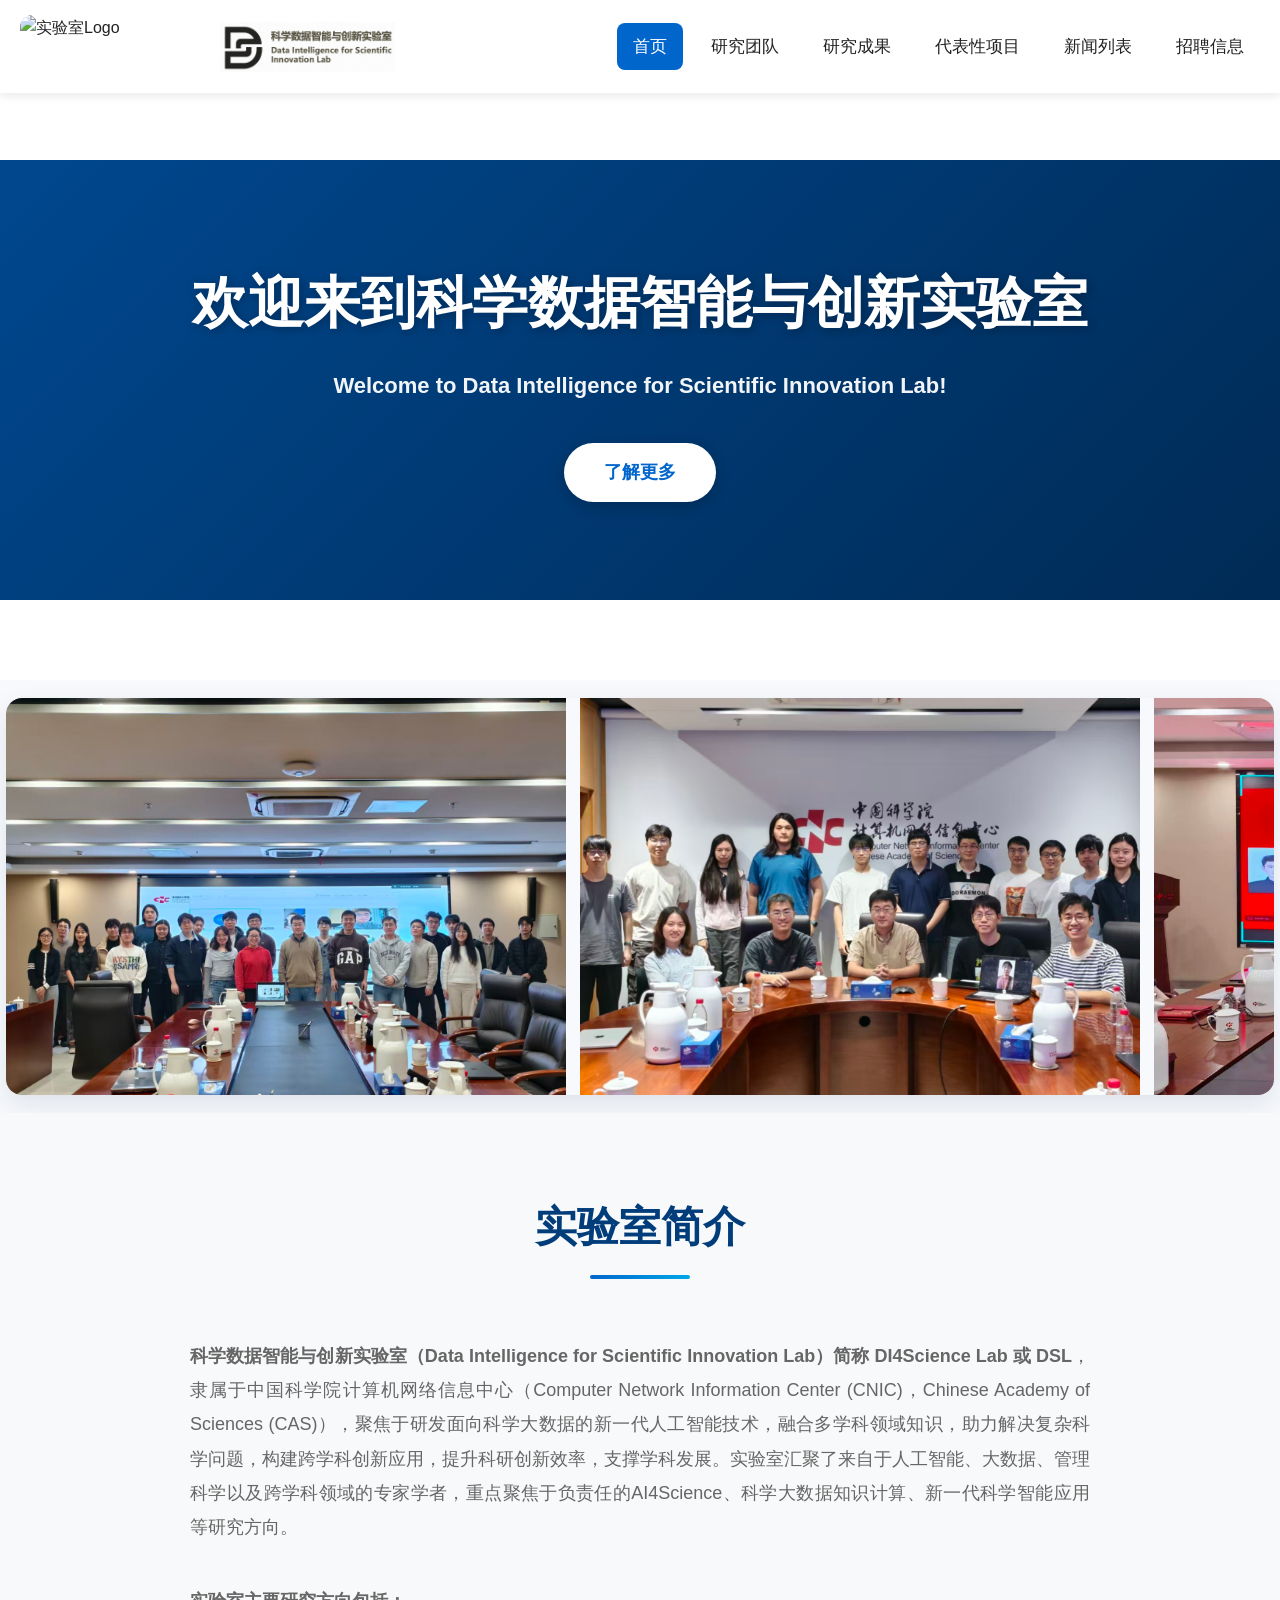
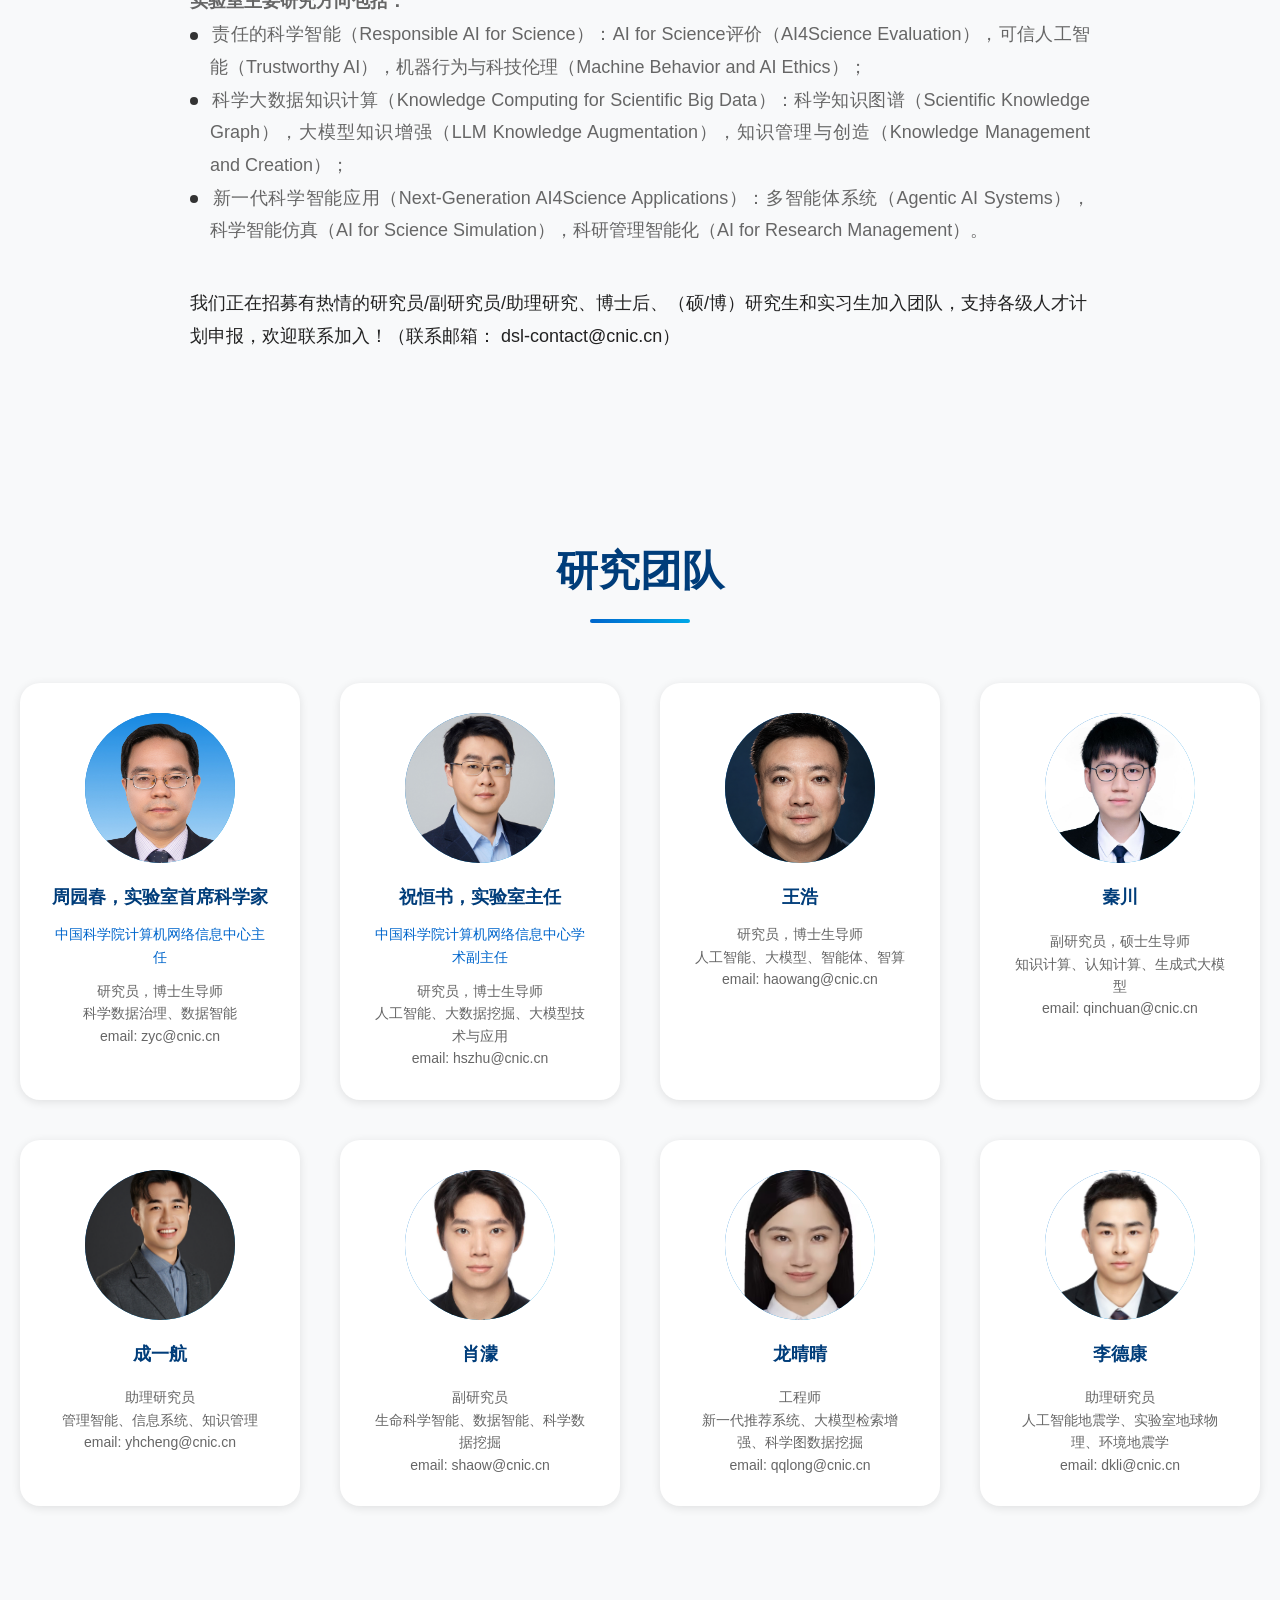
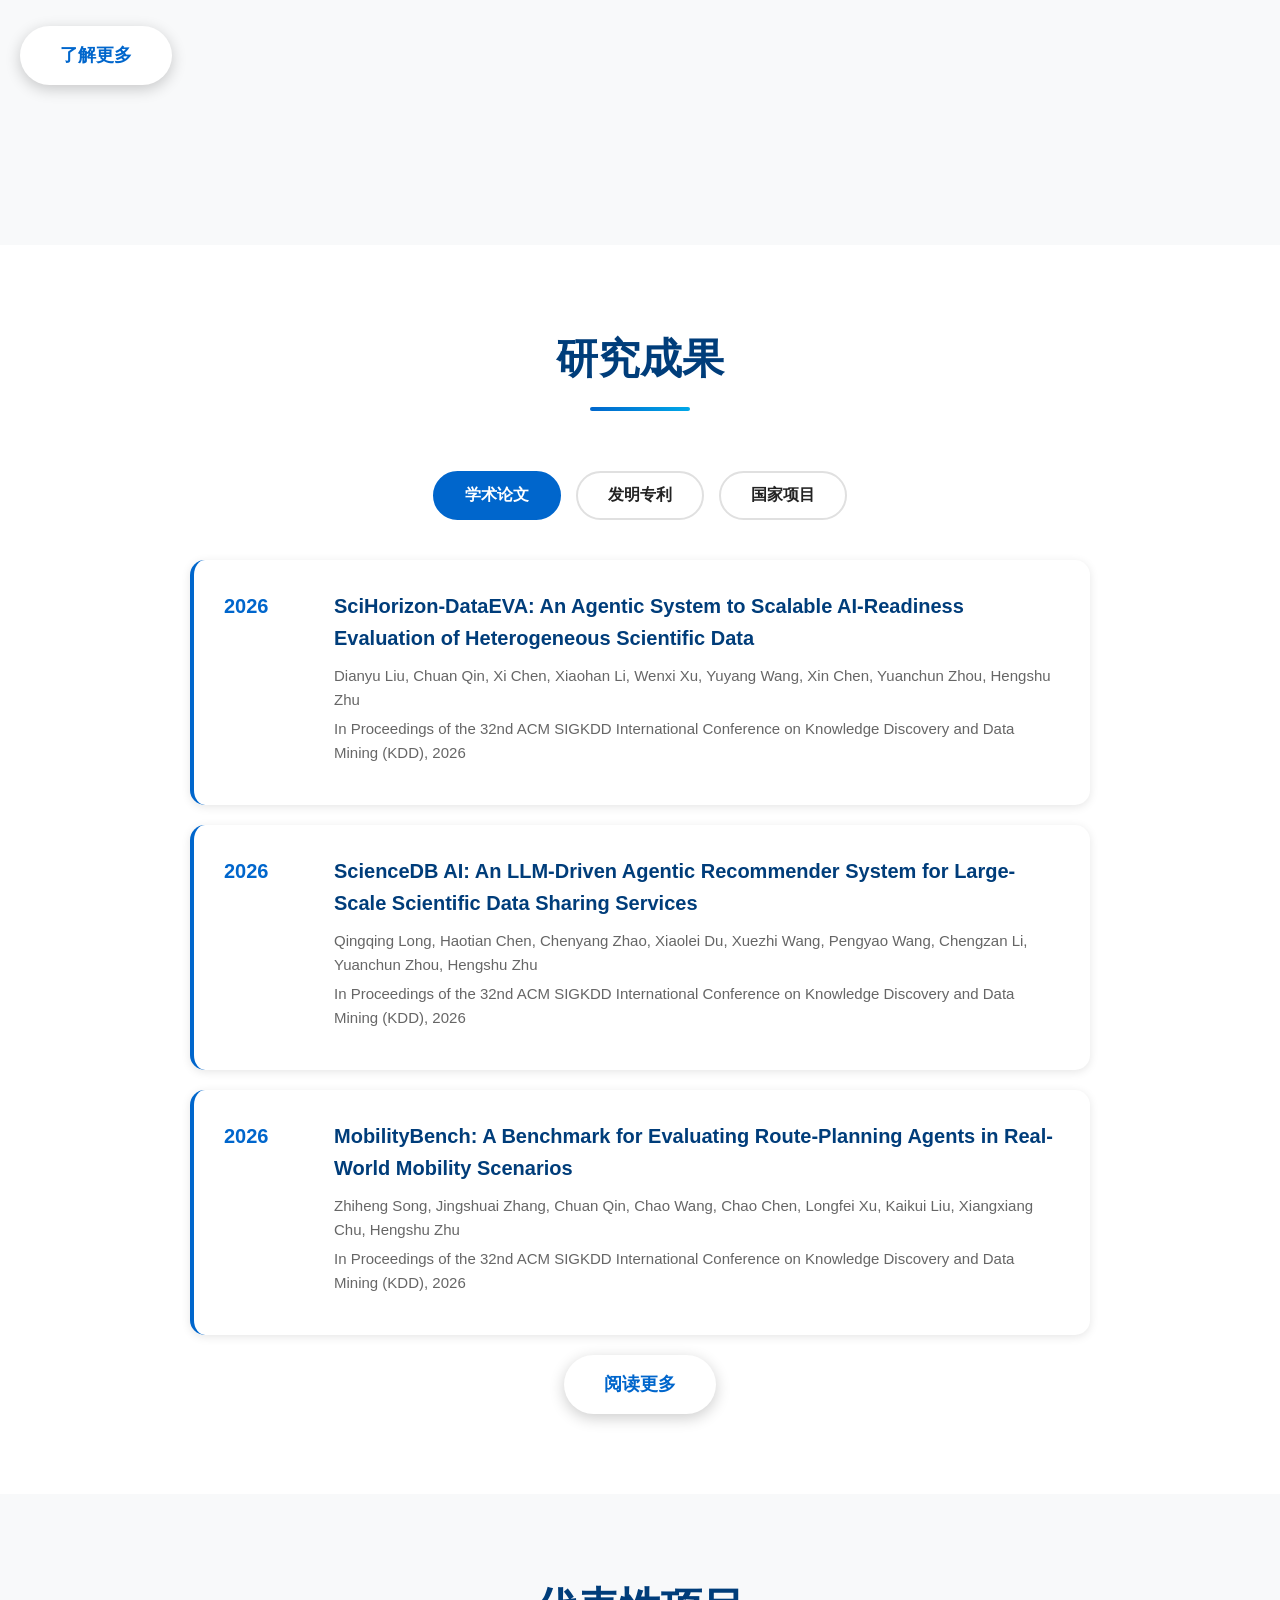
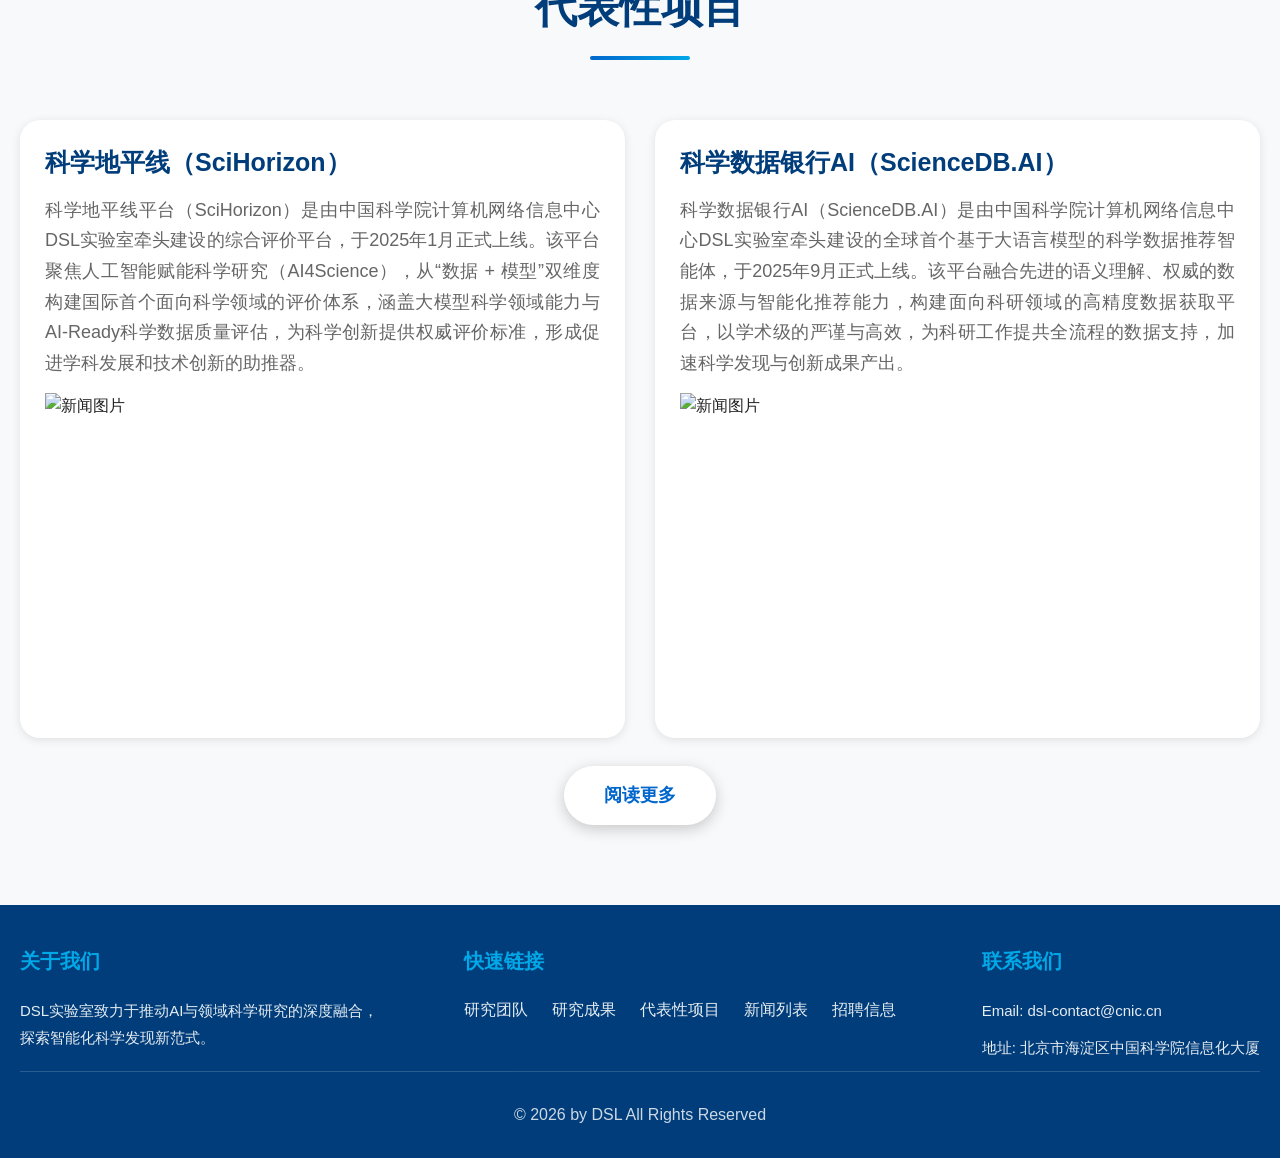
==== commit 823d4536: "Replace navbar lab title text with DSL logo image" ====
--- a/index.html
+++ b/index.html
@@ -13,10 +13,7 @@
             <div class="nav-brand">
                 <!-- <img src="main/CAS.jpg" alt="实验室Logo" class="logo1"> -->
                 <img src="main/CNIC.png" alt="实验室Logo" class="logo">
-                <div class="lab-text">
-                    <span class="lab-name">科学数据智能与创新实验室（DSL）</span>
-                    <span class="lab-name-en"><strong>Data Intelligence for Scientific Innovation Lab</strong></span>
-                </div>
+                <img src="main/DSL.png" alt="实验室名称" class="logo-text">
             </div>
             <ul class="nav-menu">
                 <li><a href="#home" class="active">首页</a></li>
--- a/main/styles.css
+++ b/main/styles.css
@@ -87,6 +87,12 @@
     border-radius: 12px;
 }
 
+.logo-text {
+    height: 60px;
+    width: auto;
+    object-fit: contain;
+}
+
 .lab-name {
     font-size: 20px;
     font-weight: 700;
@@ -149,6 +155,10 @@
     .logo {
         width: 188px;
         height: 63px;
+    }
+
+    .logo-text {
+        height: 50px;
     }
 
     .lab-name {
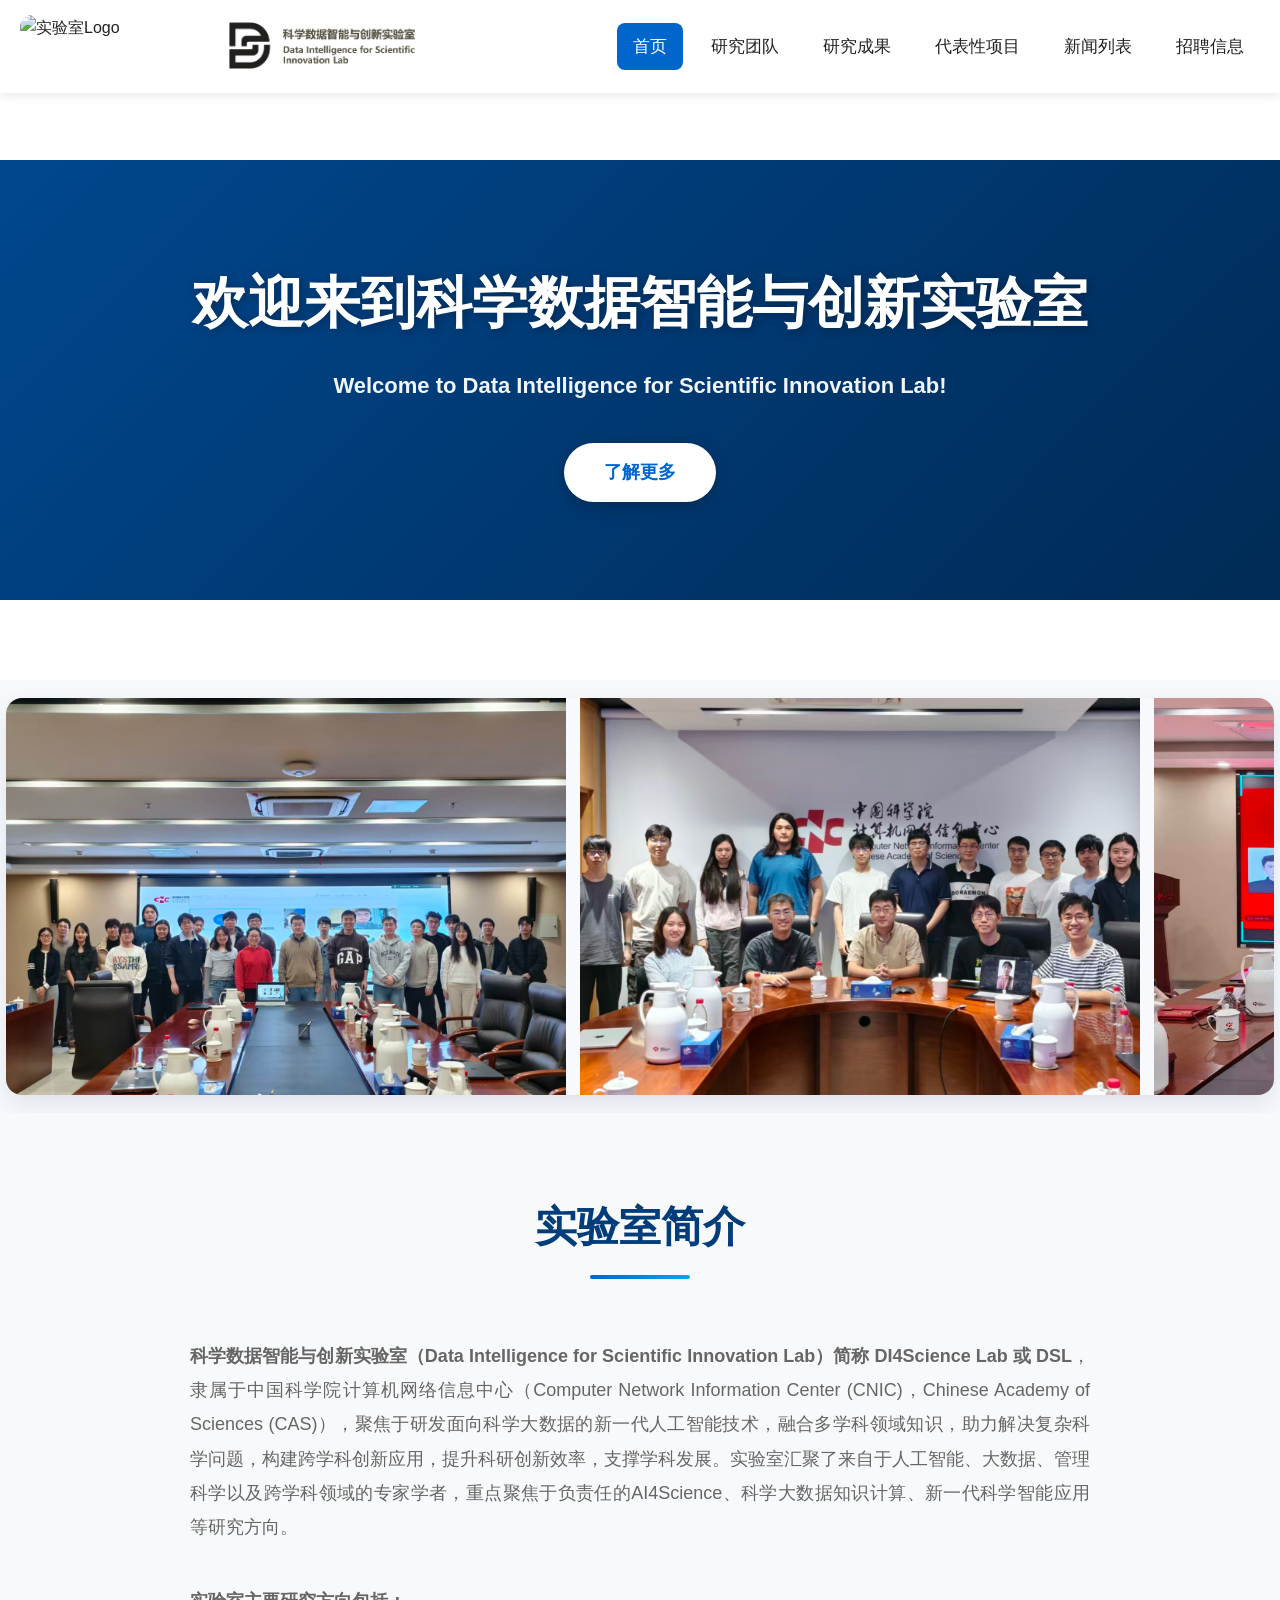
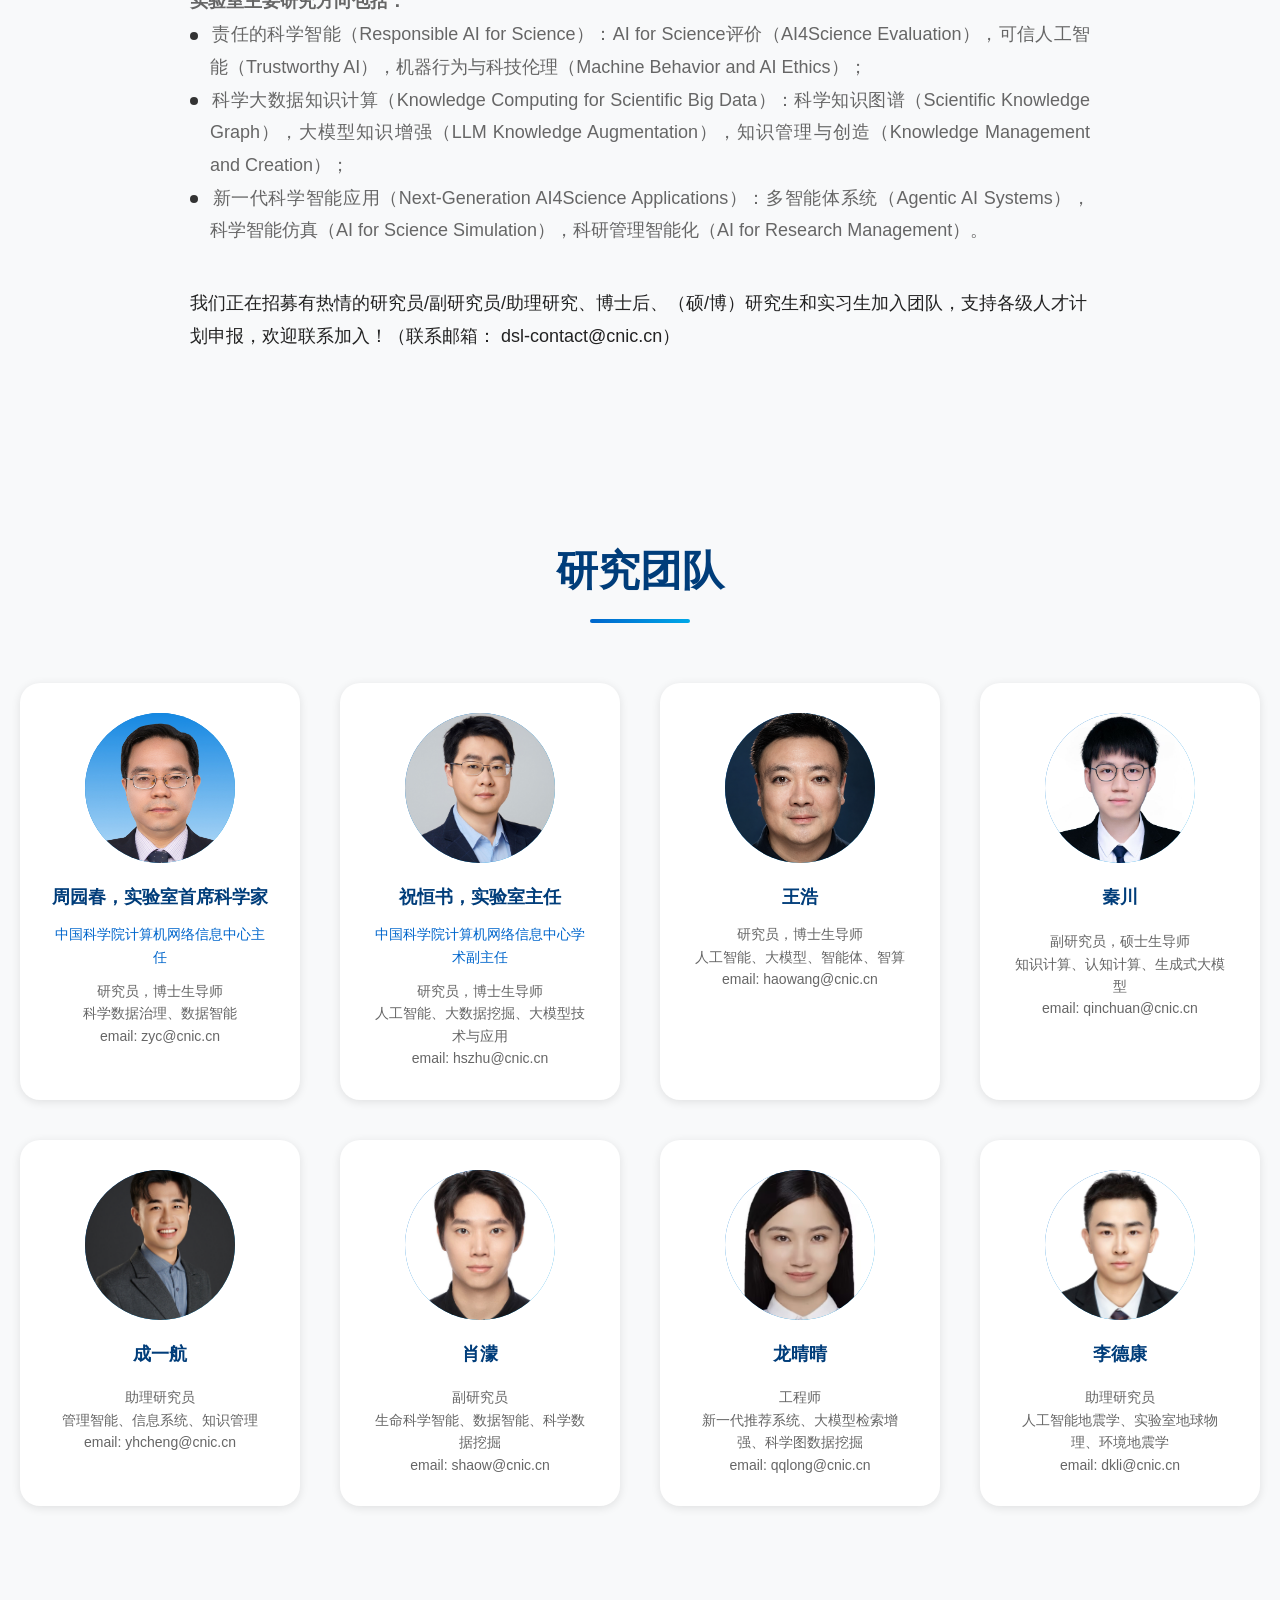
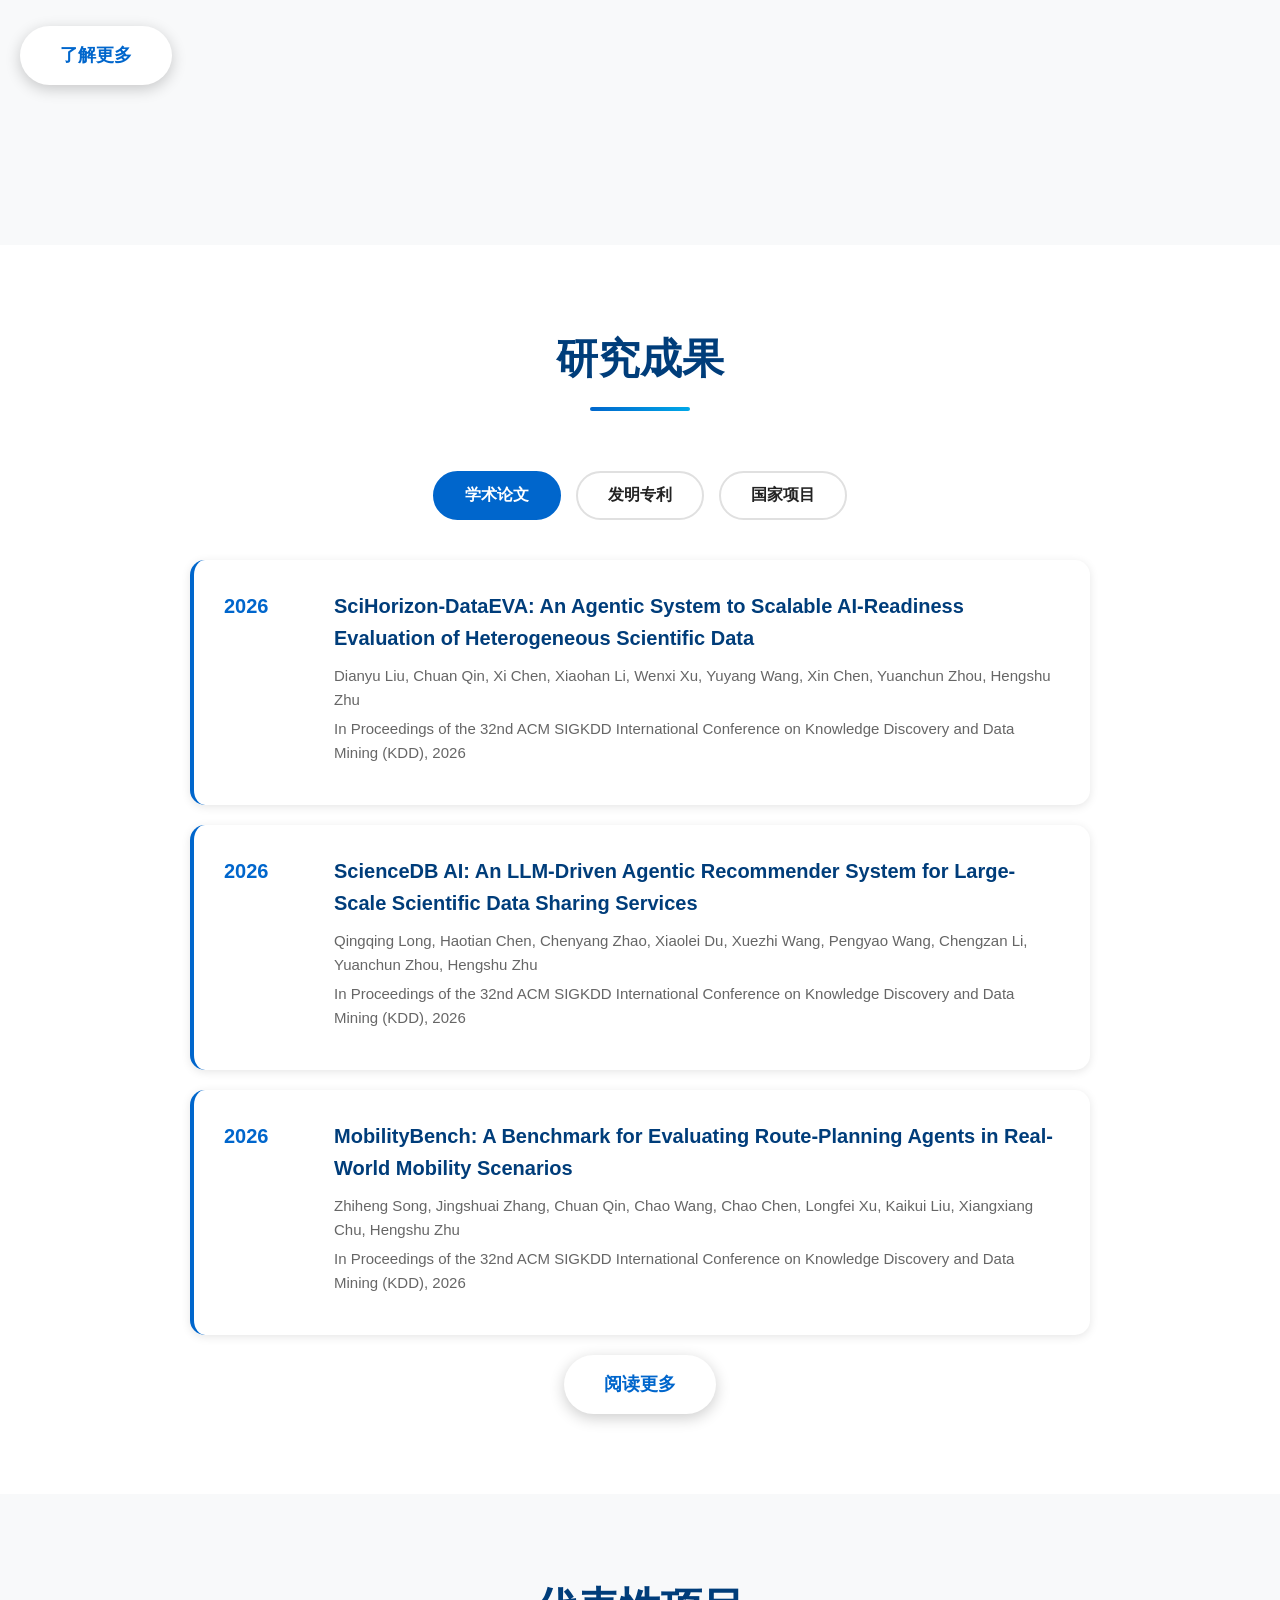
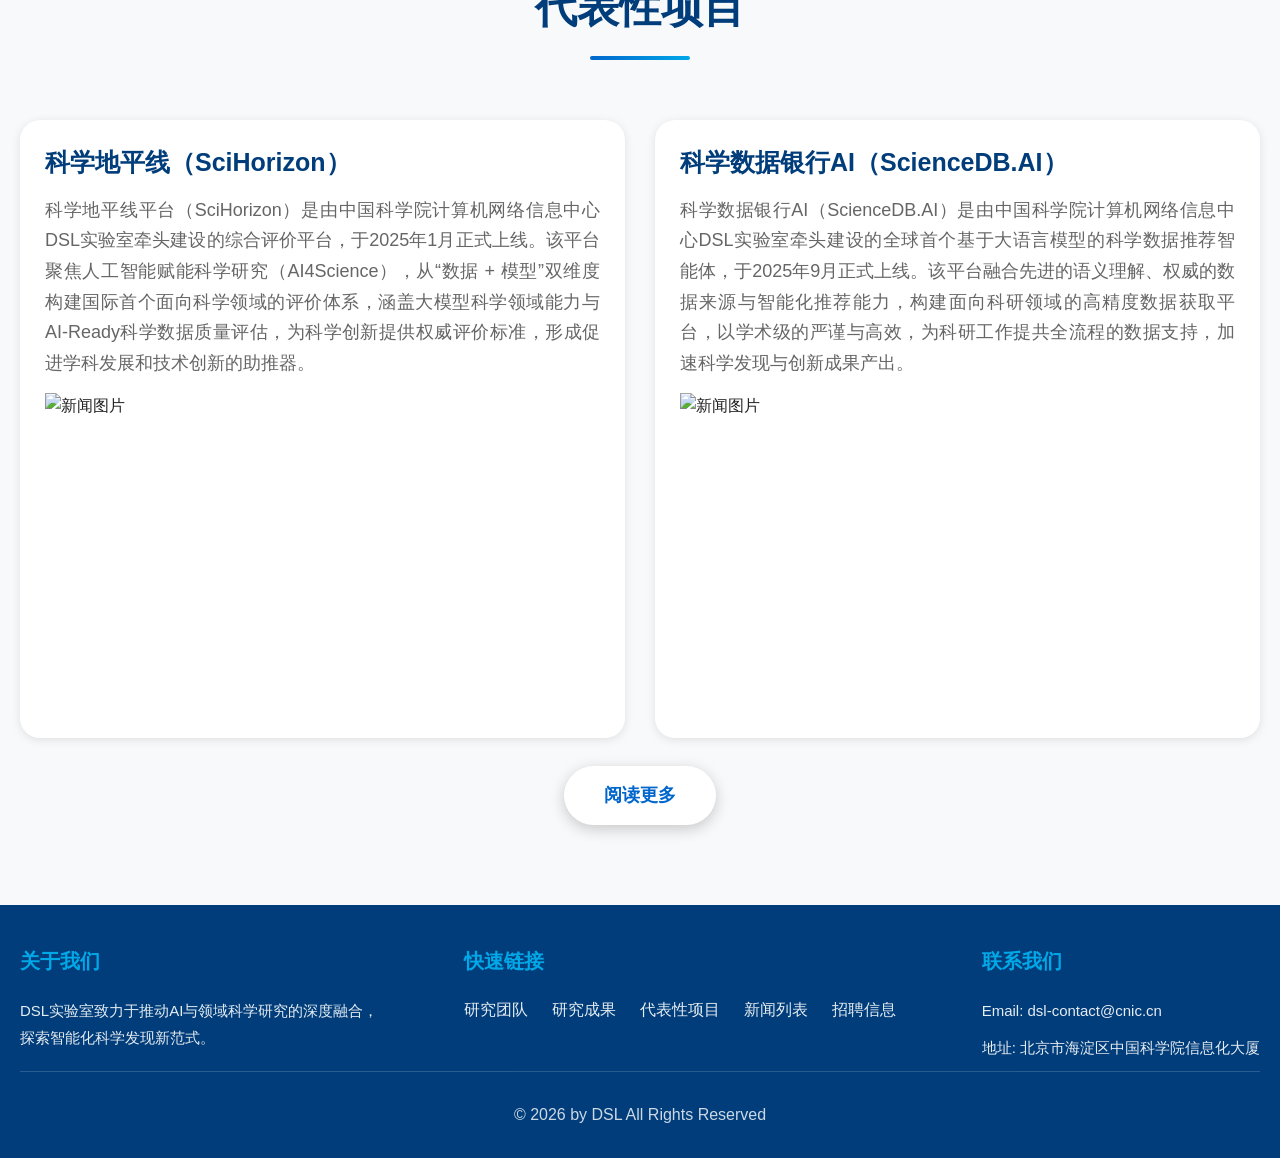
==== commit 19019d21: "DSL logo" ====
--- a/index.html
+++ b/index.html
@@ -13,7 +13,7 @@
             <div class="nav-brand">
                 <!-- <img src="main/CAS.jpg" alt="实验室Logo" class="logo1"> -->
                 <img src="main/CNIC.png" alt="实验室Logo" class="logo">
-                <img src="main/DSL.png" alt="实验室名称" class="logo-text">
+                <img src="main/DSL%20logo.jpg" alt="实验室名称" class="logo-text">
             </div>
             <ul class="nav-menu">
                 <li><a href="#home" class="active">首页</a></li>
--- a/main/styles.css
+++ b/main/styles.css
@@ -88,7 +88,7 @@
 }
 
 .logo-text {
-    height: 60px;
+    height: 76px;
     width: auto;
     object-fit: contain;
 }
@@ -158,7 +158,7 @@
     }
 
     .logo-text {
-        height: 50px;
+        height: 63px;
     }
 
     .lab-name {
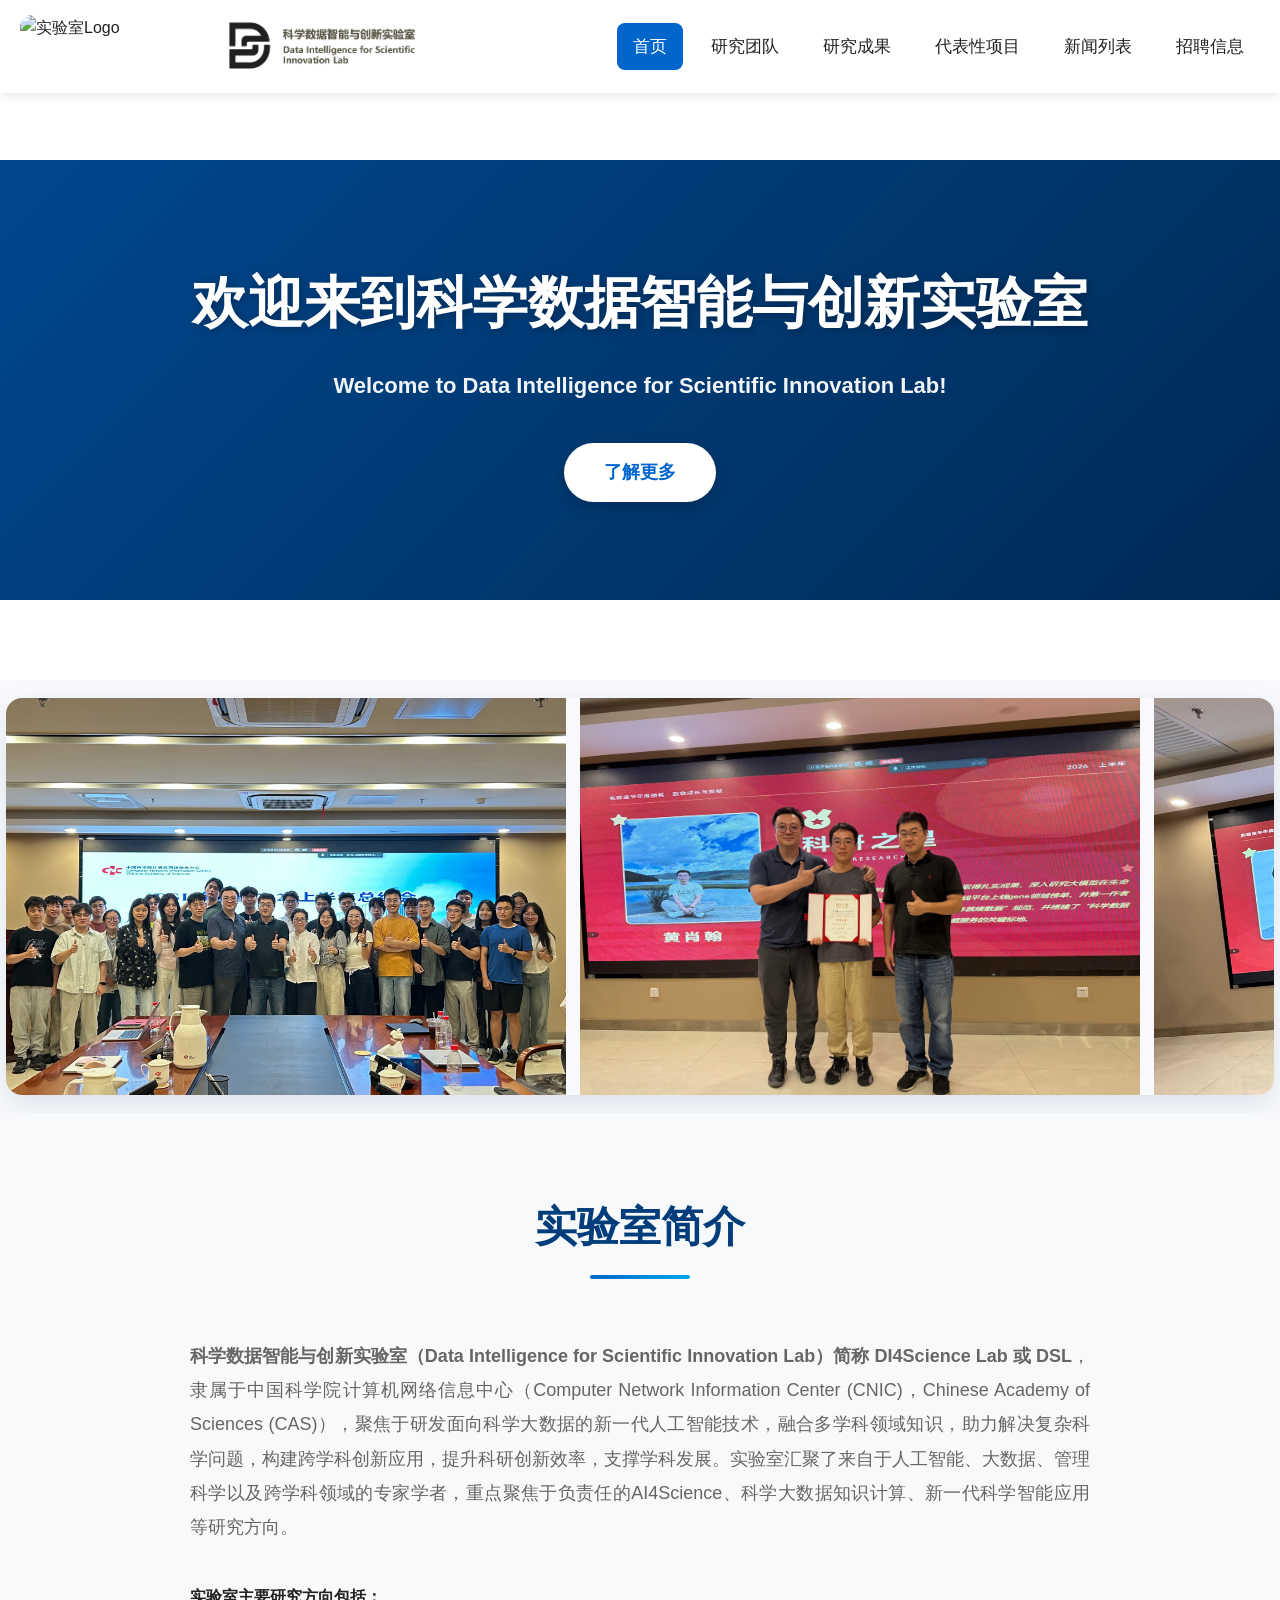
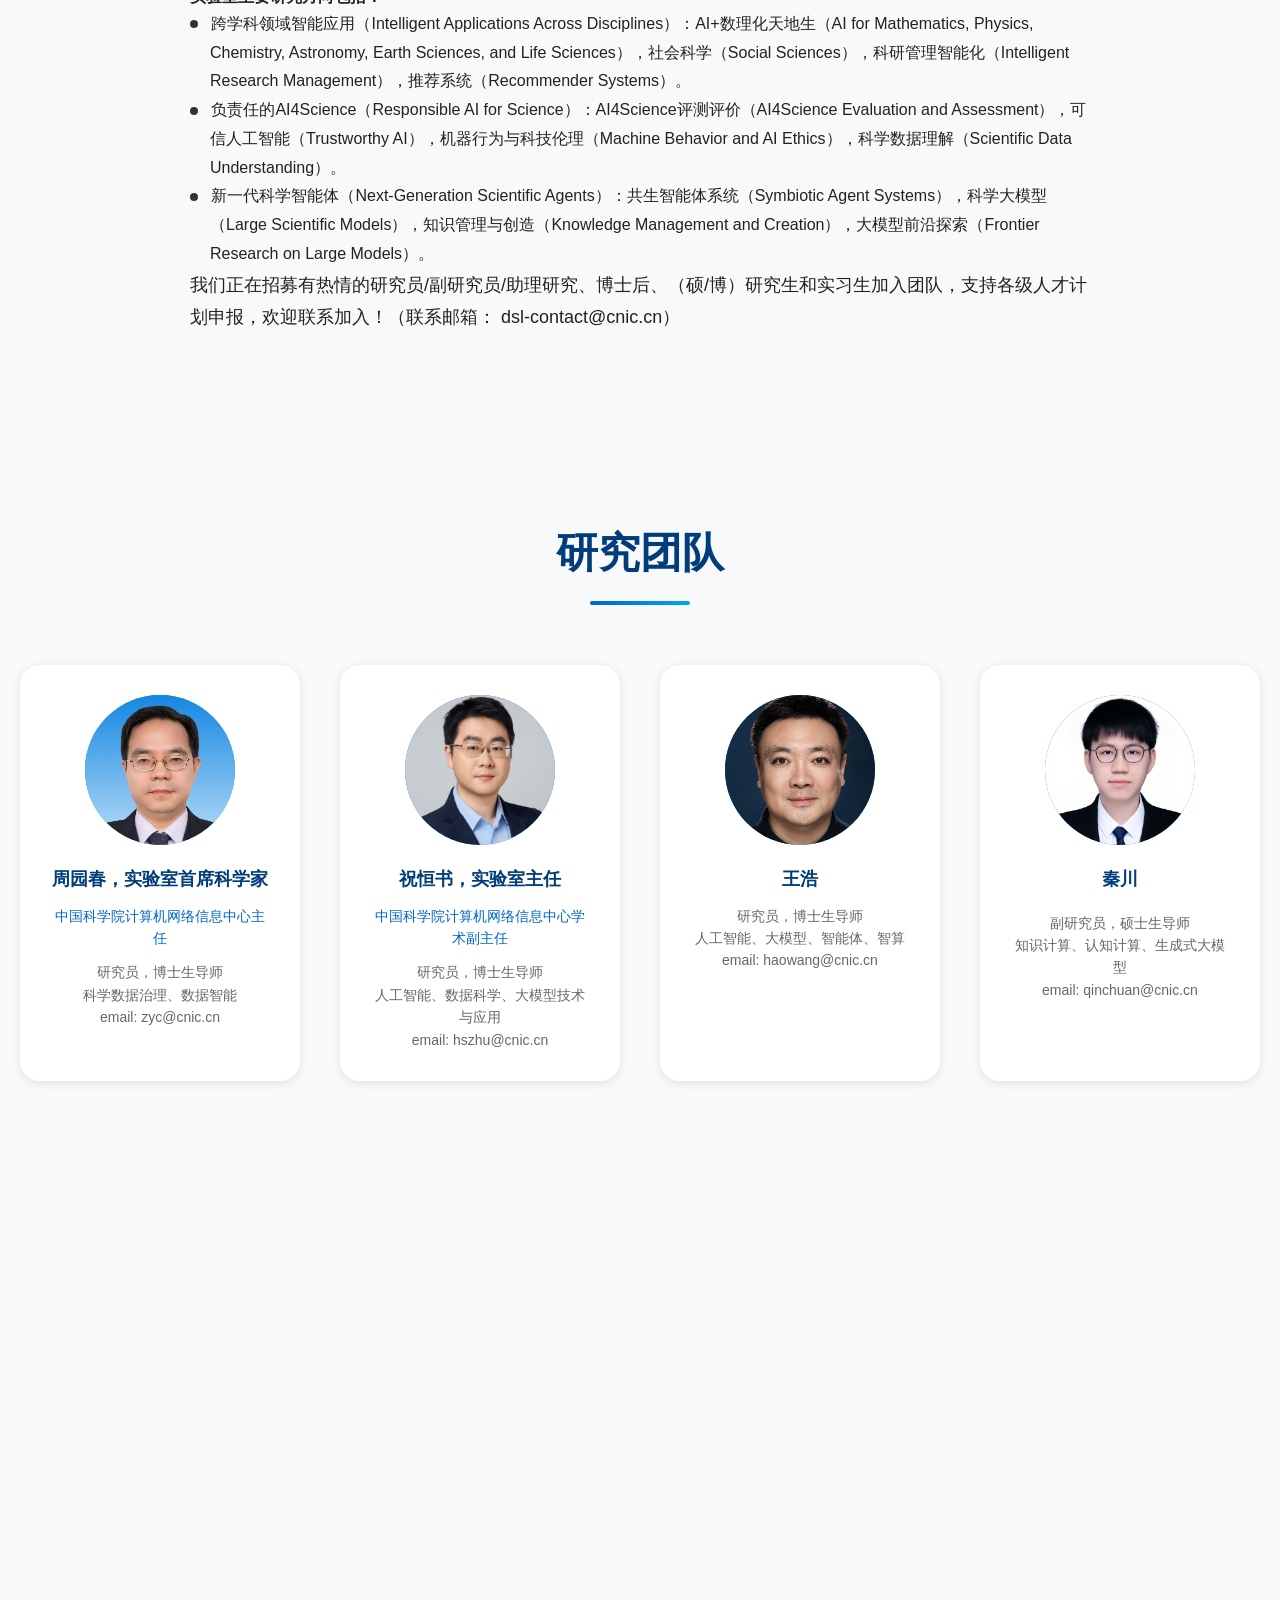
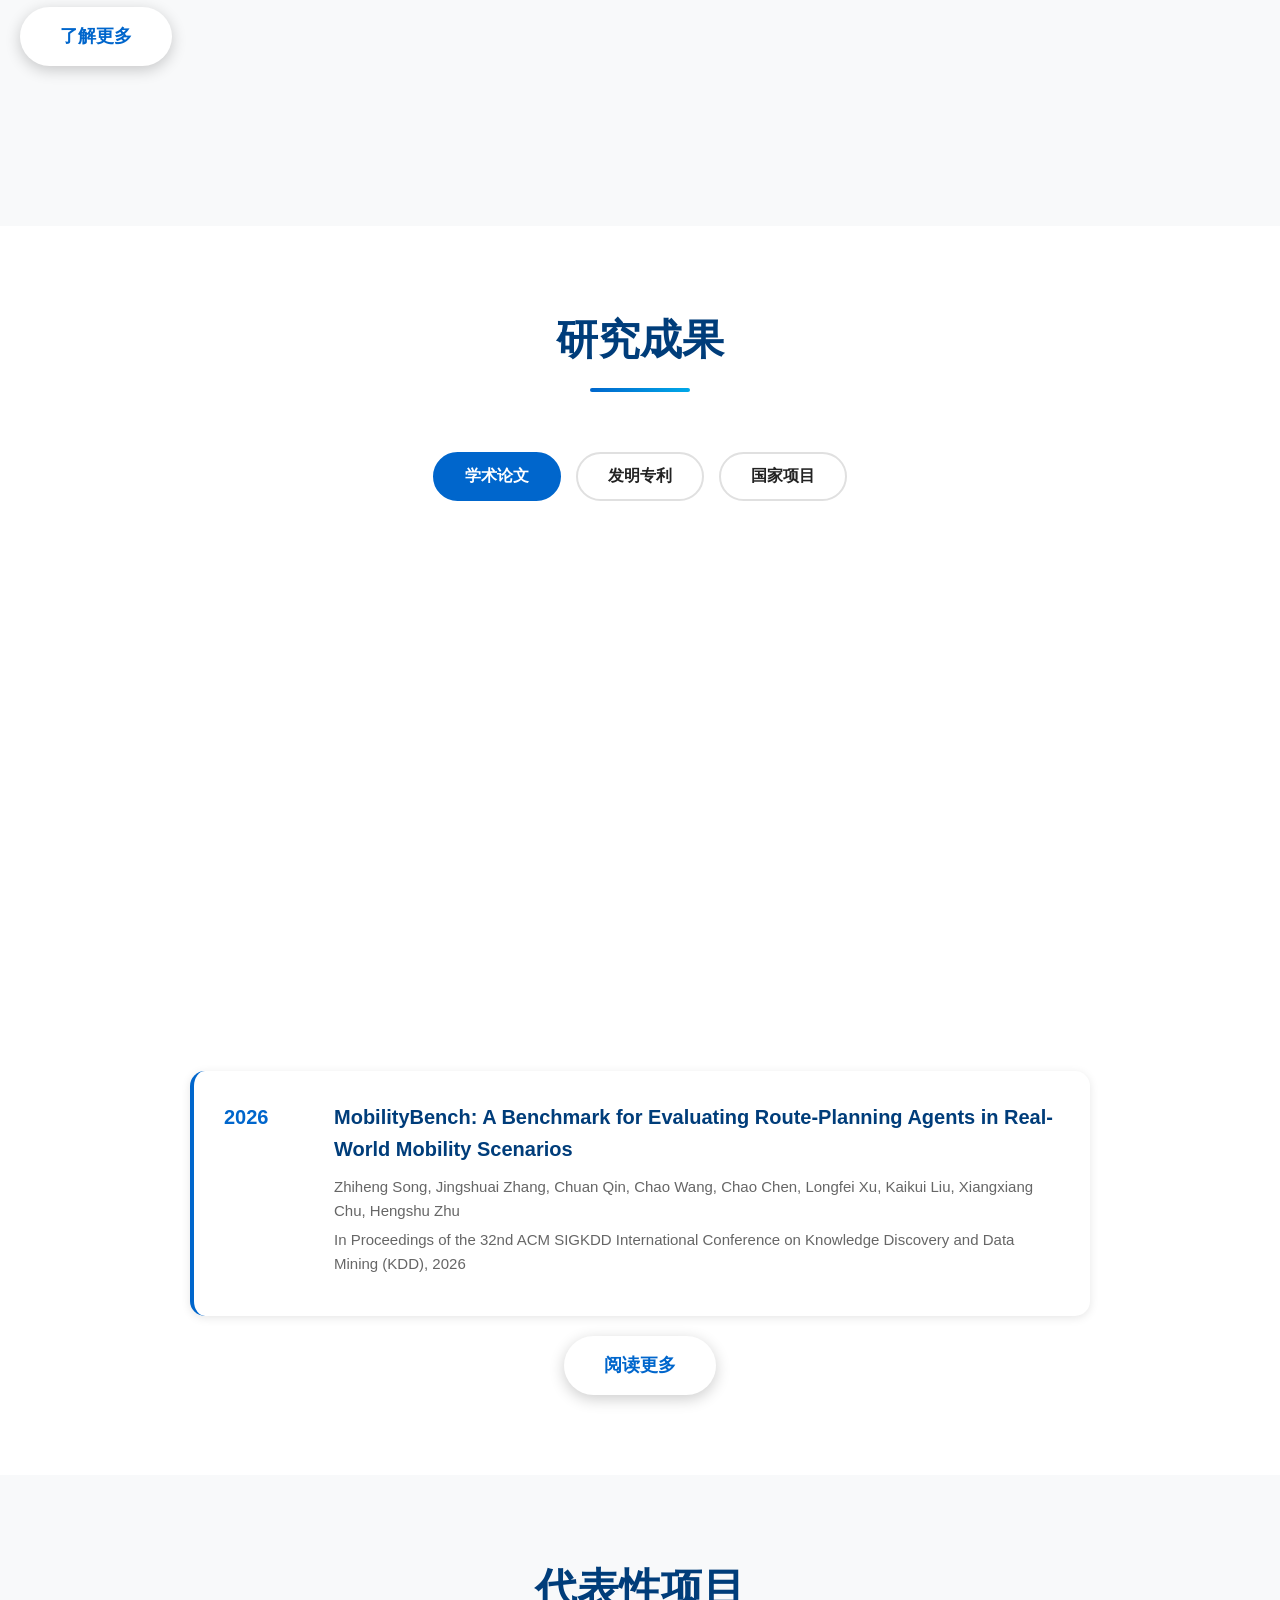
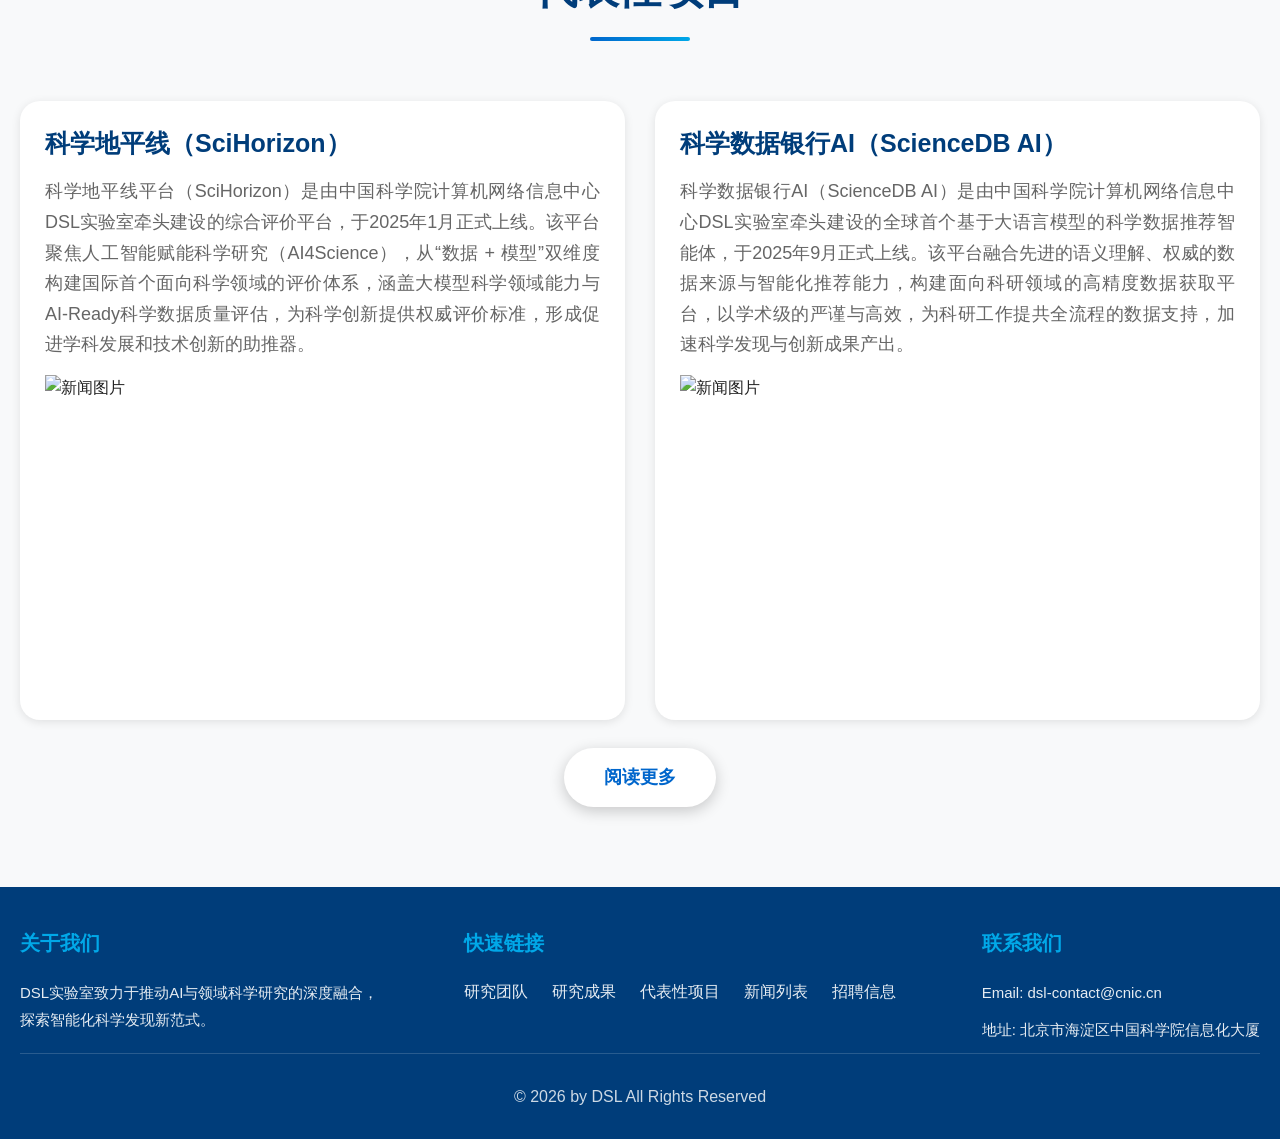
==== commit b9cb7bfa: "实验室研究方向，轮播图速度修改" ====
--- a/index.html
+++ b/index.html
@@ -77,6 +77,15 @@
     <section class="intro-slider-section" aria-label="实验室图片滑动展示">
         <div class="intro-slider">
             <div class="intro-slider-track">
+                <img src="slide_picture/half2026/pic_1.jpg" alt="2026年中展示图1" class="intro-slide-image">
+                <img src="slide_picture/half2026/pic_2.jpg" alt="2026年中展示图2" class="intro-slide-image">
+                <img src="slide_picture/half2026/pic_3.jpg" alt="2026年中展示图3" class="intro-slide-image">
+                <img src="slide_picture/half2026/pic_4.jpg" alt="2026年中展示图4" class="intro-slide-image">
+                <img src="slide_picture/half2026/pic_5.jpg" alt="2026年中展示图5" class="intro-slide-image">
+
+                <img src="slide_picture/kdd/pic_1.jpg" alt="KDD展示图1" class="intro-slide-image">
+                <img src="slide_picture/kdd/pic_2.jpg" alt="KDD展示图2" class="intro-slide-image">
+
                 <img src="slide_picture/pic_1.jpg" alt="实验室展示图1" class="intro-slide-image">
                 <img src="slide_picture/pic_2.jpg" alt="实验室展示图2" class="intro-slide-image intro-slide-image--pic2">
                 <!-- <img src="slide_picture/pic_3.jpg" alt="实验室展示图3" class="intro-slide-image"> -->
@@ -93,6 +102,14 @@
                 <img src="slide_picture/pic_5.jpg" alt="" aria-hidden="true" class="intro-slide-image">
                 <img src="slide_picture/pic_6.jpg" alt="" aria-hidden="true" class="intro-slide-image">
                 <img src="slide_picture/pic_7.jpg" alt="" aria-hidden="true" class="intro-slide-image">
+                <img src="slide_picture/pic_8.jpg" alt="" aria-hidden="true" class="intro-slide-image">
+                <img src="slide_picture/kdd/pic_1.jpg" alt="" aria-hidden="true" class="intro-slide-image">
+                <img src="slide_picture/kdd/pic_2.jpg" alt="" aria-hidden="true" class="intro-slide-image">
+                <img src="slide_picture/half2026/pic_1.jpg" alt="" aria-hidden="true" class="intro-slide-image">
+                <img src="slide_picture/half2026/pic_2.jpg" alt="" aria-hidden="true" class="intro-slide-image">
+                <img src="slide_picture/half2026/pic_3.jpg" alt="" aria-hidden="true" class="intro-slide-image">
+                <img src="slide_picture/half2026/pic_4.jpg" alt="" aria-hidden="true" class="intro-slide-image">
+                <img src="slide_picture/half2026/pic_5.jpg" alt="" aria-hidden="true" class="intro-slide-image">
             </div>
         </div>
     </section>
@@ -109,22 +126,21 @@
                     <p class="intro-justify">
                         <strong>科学数据智能与创新实验室（Data Intelligence for Scientific Innovation Lab）简称 DI4Science Lab 或 DSL</strong>，隶属于中国科学院计算机网络信息中心（Computer Network Information Center (CNIC)，Chinese Academy of Sciences (CAS)），聚焦于研发面向科学大数据的新一代人工智能技术，融合多学科领域知识，助力解决复杂科学问题，构建跨学科创新应用，提升科研创新效率，支撑学科发展。实验室汇聚了来自于人工智能、大数据、管理科学以及跨学科领域的专家学者，重点聚焦于负责任的AI4Science、科学大数据知识计算、新一代科学智能应用等研究方向。
                     </p>
-                    
-                    <p class="intro-justify">
-                        <strong>实验室主要研究方向包括：</strong><br>
+
+                    <strong>实验室主要研究方向包括：</strong><br>
                         <span class="hang-item">
                             <span class="dot"></span>
-                            责任的科学智能（Responsible AI for Science）：AI for Science评价（AI4Science Evaluation），可信人工智能（Trustworthy AI），机器行为与科技伦理（Machine Behavior and AI Ethics）；
+                            跨学科领域智能应用（Intelligent Applications Across Disciplines）：AI+数理化天地生（AI for Mathematics, Physics, Chemistry, Astronomy, Earth Sciences, and Life Sciences），社会科学（Social Sciences），科研管理智能化（Intelligent Research Management），推荐系统（Recommender Systems）。
                         </span><br>
 
                         <span class="hang-item">
                             <span class="dot"></span>
-                        科学大数据知识计算（Knowledge Computing for Scientific Big Data）：科学知识图谱（Scientific Knowledge Graph），大模型知识增强（LLM Knowledge Augmentation），知识管理与创造（Knowledge Management and Creation）；
+                            负责任的AI4Science（Responsible AI for Science）：AI4Science评测评价（AI4Science Evaluation and Assessment），可信人工智能（Trustworthy AI），机器行为与科技伦理（Machine Behavior and AI Ethics），科学数据理解（Scientific Data Understanding）。
                         </span><br>
 
                         <span class="hang-item">
                             <span class="dot"></span>
-                        新一代科学智能应用（Next-Generation AI4Science Applications）：多智能体系统（Agentic AI Systems），科学智能仿真（AI for Science Simulation），科研管理智能化（AI for Research Management）。
+                            新一代科学智能体（Next-Generation Scientific Agents）：共生智能体系统（Symbiotic Agent Systems），科学大模型（Large Scientific Models），知识管理与创造（Knowledge Management and Creation），大模型前沿探索（Frontier Research on Large Models）。
                         </span><br>
 
                     <p class="intro-lead">
@@ -277,7 +293,7 @@
                     <h3 class="member-name">祝恒书，实验室主任</h3>
                     <p class="member-title">中国科学院计算机网络信息中心学术副主任</p>
                     <p class="member-bio">研究员，博士生导师</p>
-                    <p class="member-bio">人工智能、大数据挖掘、大模型技术与应用</p>
+                    <p class="member-bio">人工智能、数据科学、大模型技术与应用</p>
                     <p class="member-bio">email: hszhu@cnic.cn</p>
                 </div>
                 <div class="team-member">
@@ -497,12 +513,12 @@
                     </div>
                     <div class="news-content">
                         <h3 class="news-title">
-                            <a href="https://www.scidb.cn" target="_blank" rel="noopener noreferrer" style="text-decoration: none;color: var(--secondary-color);">科学数据银行AI（ScienceDB.AI）</a>
+                            <a href="https://www.scidb.cn" target="_blank" rel="noopener noreferrer" style="text-decoration: none;color: var(--secondary-color);">科学数据银行AI（ScienceDB AI）</a>
                         </h3>
 
                         <!-- <h3 class="news-title">科学数据银行AI（ScienceDB.AI）</h3> -->
                         <p class="news-excerpt">
-                            科学数据银行AI（ScienceDB.AI）是由中国科学院计算机网络信息中心DSL实验室牵头建设的全球首个基于大语言模型的科学数据推荐智能体，于2025年9月正式上线。该平台融合先进的语义理解、权威的数据来源与智能化推荐能力，构建面向科研领域的高精度数据获取平台，以学术级的严谨与高效，为科研工作提共全流程的数据支持，加速科学发现与创新成果产出。
+                            科学数据银行AI（ScienceDB AI）是由中国科学院计算机网络信息中心DSL实验室牵头建设的全球首个基于大语言模型的科学数据推荐智能体，于2025年9月正式上线。该平台融合先进的语义理解、权威的数据来源与智能化推荐能力，构建面向科研领域的高精度数据获取平台，以学术级的严谨与高效，为科研工作提共全流程的数据支持，加速科学发现与创新成果产出。
                         </p>
                         <img src="project_picture/ScienceDBAI.png" alt="新闻图片" class="news-img2">
                         <!-- <a href="#" class="news-link">阅读更多 →</a> -->
--- a/main/styles.css
+++ b/main/styles.css
@@ -1641,3 +1641,49 @@
   font-weight: bold;
   margin-top: 5px;
 }
+/* 默认静止，等待图片加载完成 */
+.intro-slider-track {
+    animation: none;
+    transform: translateX(0);
+    will-change: transform;
+}
+
+/* 图片准备完成后创建动画，初始仍为暂停状态 */
+.intro-slider-track.is-ready {
+    animation: intro-slider-scroll-fixed
+        var(--intro-duration, 112s) linear 2s infinite both;
+    animation-play-state: paused;
+}
+
+/* 进入屏幕、页面可见且没有鼠标悬停时才播放 */
+.intro-slider:not(:hover) .intro-slider-track.is-ready.is-playing {
+    animation-play-state: running;
+}
+
+/*
+ * 原来的 gap 是 14px。
+ * 两组相同图片的循环距离 = 轨道宽度的一半 + gap 的一半。
+ */
+@keyframes intro-slider-scroll-fixed {
+    from {
+        transform: translateX(0);
+    }
+    to {
+        transform: translateX(calc(-50% - 7px));
+    }
+}
+
+/* 尊重系统的减少动态效果设置，允许手动横向浏览 */
+@media (prefers-reduced-motion: reduce) {
+    .intro-slider {
+        overflow-x: auto;
+    }
+
+    .intro-slider-track.is-ready {
+        animation: none;
+    }
+
+    .intro-slider-track img[aria-hidden="true"] {
+        display: none;
+    }
+}
